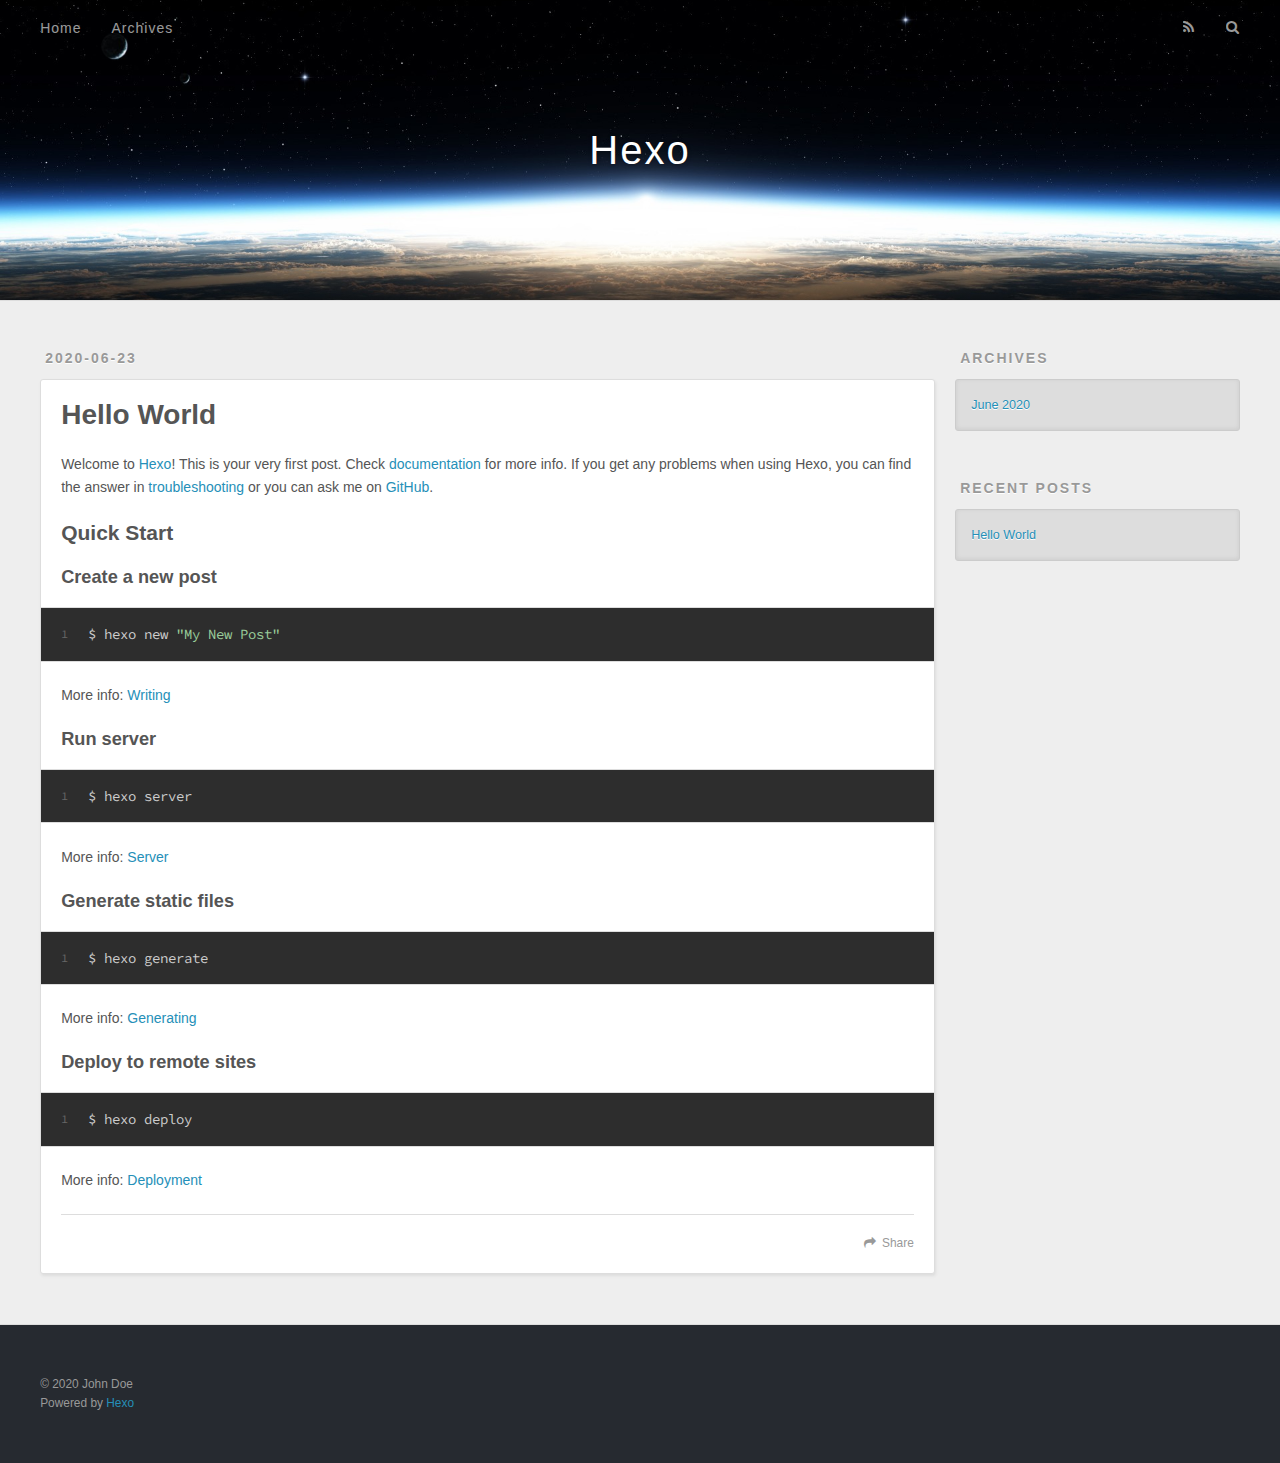
==== index.html @ 2098b584 "Site updated: 2020-06-23 11:14:37" ====
<!DOCTYPE html>
<html>
<head>
  <meta charset="utf-8">
  

  
  <title>Hexo</title>
  <meta name="viewport" content="width=device-width, initial-scale=1, maximum-scale=1">
  <meta property="og:type" content="website">
<meta property="og:title" content="Hexo">
<meta property="og:url" content="http://yoursite.com/index.html">
<meta property="og:site_name" content="Hexo">
<meta property="og:locale" content="en_US">
<meta property="article:author" content="John Doe">
<meta name="twitter:card" content="summary">
  
    <link rel="alternate" href="/atom.xml" title="Hexo" type="application/atom+xml">
  
  
    <link rel="icon" href="/favicon.png">
  
  
    <link href="//fonts.googleapis.com/css?family=Source+Code+Pro" rel="stylesheet" type="text/css">
  
  
<link rel="stylesheet" href="/css/style.css">

<meta name="generator" content="Hexo 4.2.1"></head>

<body>
  <div id="container">
    <div id="wrap">
      <header id="header">
  <div id="banner"></div>
  <div id="header-outer" class="outer">
    <div id="header-title" class="inner">
      <h1 id="logo-wrap">
        <a href="/" id="logo">Hexo</a>
      </h1>
      
    </div>
    <div id="header-inner" class="inner">
      <nav id="main-nav">
        <a id="main-nav-toggle" class="nav-icon"></a>
        
          <a class="main-nav-link" href="/">Home</a>
        
          <a class="main-nav-link" href="/archives">Archives</a>
        
      </nav>
      <nav id="sub-nav">
        
          <a id="nav-rss-link" class="nav-icon" href="/atom.xml" title="RSS Feed"></a>
        
        <a id="nav-search-btn" class="nav-icon" title="Search"></a>
      </nav>
      <div id="search-form-wrap">
        <form action="//google.com/search" method="get" accept-charset="UTF-8" class="search-form"><input type="search" name="q" class="search-form-input" placeholder="Search"><button type="submit" class="search-form-submit">&#xF002;</button><input type="hidden" name="sitesearch" value="http://yoursite.com"></form>
      </div>
    </div>
  </div>
</header>
      <div class="outer">
        <section id="main">
  
    <article id="post-hello-world" class="article article-type-post" itemscope itemprop="blogPost">
  <div class="article-meta">
    <a href="/2020/06/23/hello-world/" class="article-date">
  <time datetime="2020-06-23T03:01:48.785Z" itemprop="datePublished">2020-06-23</time>
</a>
    
  </div>
  <div class="article-inner">
    
    
      <header class="article-header">
        
  
    <h1 itemprop="name">
      <a class="article-title" href="/2020/06/23/hello-world/">Hello World</a>
    </h1>
  

      </header>
    
    <div class="article-entry" itemprop="articleBody">
      
        <p>Welcome to <a href="https://hexo.io/" target="_blank" rel="noopener">Hexo</a>! This is your very first post. Check <a href="https://hexo.io/docs/" target="_blank" rel="noopener">documentation</a> for more info. If you get any problems when using Hexo, you can find the answer in <a href="https://hexo.io/docs/troubleshooting.html" target="_blank" rel="noopener">troubleshooting</a> or you can ask me on <a href="https://github.com/hexojs/hexo/issues" target="_blank" rel="noopener">GitHub</a>.</p>
<h2 id="Quick-Start"><a href="#Quick-Start" class="headerlink" title="Quick Start"></a>Quick Start</h2><h3 id="Create-a-new-post"><a href="#Create-a-new-post" class="headerlink" title="Create a new post"></a>Create a new post</h3><figure class="highlight bash"><table><tr><td class="gutter"><pre><span class="line">1</span><br></pre></td><td class="code"><pre><span class="line">$ hexo new <span class="string">"My New Post"</span></span><br></pre></td></tr></table></figure>

<p>More info: <a href="https://hexo.io/docs/writing.html" target="_blank" rel="noopener">Writing</a></p>
<h3 id="Run-server"><a href="#Run-server" class="headerlink" title="Run server"></a>Run server</h3><figure class="highlight bash"><table><tr><td class="gutter"><pre><span class="line">1</span><br></pre></td><td class="code"><pre><span class="line">$ hexo server</span><br></pre></td></tr></table></figure>

<p>More info: <a href="https://hexo.io/docs/server.html" target="_blank" rel="noopener">Server</a></p>
<h3 id="Generate-static-files"><a href="#Generate-static-files" class="headerlink" title="Generate static files"></a>Generate static files</h3><figure class="highlight bash"><table><tr><td class="gutter"><pre><span class="line">1</span><br></pre></td><td class="code"><pre><span class="line">$ hexo generate</span><br></pre></td></tr></table></figure>

<p>More info: <a href="https://hexo.io/docs/generating.html" target="_blank" rel="noopener">Generating</a></p>
<h3 id="Deploy-to-remote-sites"><a href="#Deploy-to-remote-sites" class="headerlink" title="Deploy to remote sites"></a>Deploy to remote sites</h3><figure class="highlight bash"><table><tr><td class="gutter"><pre><span class="line">1</span><br></pre></td><td class="code"><pre><span class="line">$ hexo deploy</span><br></pre></td></tr></table></figure>

<p>More info: <a href="https://hexo.io/docs/one-command-deployment.html" target="_blank" rel="noopener">Deployment</a></p>

      
    </div>
    <footer class="article-footer">
      <a data-url="http://yoursite.com/2020/06/23/hello-world/" data-id="ckbrch7xt00007svy9wfj7vsj" class="article-share-link">Share</a>
      
      
    </footer>
  </div>
  
</article>


  


</section>
        
          <aside id="sidebar">
  
    

  
    

  
    
  
    
  <div class="widget-wrap">
    <h3 class="widget-title">Archives</h3>
    <div class="widget">
      <ul class="archive-list"><li class="archive-list-item"><a class="archive-list-link" href="/archives/2020/06/">June 2020</a></li></ul>
    </div>
  </div>


  
    
  <div class="widget-wrap">
    <h3 class="widget-title">Recent Posts</h3>
    <div class="widget">
      <ul>
        
          <li>
            <a href="/2020/06/23/hello-world/">Hello World</a>
          </li>
        
      </ul>
    </div>
  </div>

  
</aside>
        
      </div>
      <footer id="footer">
  
  <div class="outer">
    <div id="footer-info" class="inner">
      &copy; 2020 John Doe<br>
      Powered by <a href="http://hexo.io/" target="_blank">Hexo</a>
    </div>
  </div>
</footer>
    </div>
    <nav id="mobile-nav">
  
    <a href="/" class="mobile-nav-link">Home</a>
  
    <a href="/archives" class="mobile-nav-link">Archives</a>
  
</nav>
    

<script src="//ajax.googleapis.com/ajax/libs/jquery/2.0.3/jquery.min.js"></script>


  
<link rel="stylesheet" href="/fancybox/jquery.fancybox.css">

  
<script src="/fancybox/jquery.fancybox.pack.js"></script>




<script src="/js/script.js"></script>




  </div>
</body>
</html>
---- css/style.css ----
body {
  width: 100%;
}
body:before,
body:after {
  content: "";
  display: table;
}
body:after {
  clear: both;
}
html,
body,
div,
span,
applet,
object,
iframe,
h1,
h2,
h3,
h4,
h5,
h6,
p,
blockquote,
pre,
a,
abbr,
acronym,
address,
big,
cite,
code,
del,
dfn,
em,
img,
ins,
kbd,
q,
s,
samp,
small,
strike,
strong,
sub,
sup,
tt,
var,
dl,
dt,
dd,
ol,
ul,
li,
fieldset,
form,
label,
legend,
table,
caption,
tbody,
tfoot,
thead,
tr,
th,
td {
  margin: 0;
  padding: 0;
  border: 0;
  outline: 0;
  font-weight: inherit;
  font-style: inherit;
  font-family: inherit;
  font-size: 100%;
  vertical-align: baseline;
}
body {
  line-height: 1;
  color: #000;
  background: #fff;
}
ol,
ul {
  list-style: none;
}
table {
  border-collapse: separate;
  border-spacing: 0;
  vertical-align: middle;
}
caption,
th,
td {
  text-align: left;
  font-weight: normal;
  vertical-align: middle;
}
a img {
  border: none;
}
input,
button {
  margin: 0;
  padding: 0;
}
input::-moz-focus-inner,
button::-moz-focus-inner {
  border: 0;
  padding: 0;
}
@font-face {
  font-family: FontAwesome;
  font-style: normal;
  font-weight: normal;
  src: url("fonts/fontawesome-webfont.eot?v=#4.0.3");
  src: url("fonts/fontawesome-webfont.eot?#iefix&v=#4.0.3") format("embedded-opentype"), url("fonts/fontawesome-webfont.woff?v=#4.0.3") format("woff"), url("fonts/fontawesome-webfont.ttf?v=#4.0.3") format("truetype"), url("fonts/fontawesome-webfont.svg#fontawesomeregular?v=#4.0.3") format("svg");
}
html,
body,
#container {
  height: 100%;
}
body {
  background: #eee;
  font: 14px -apple-system, BlinkMacSystemFont, "Segoe UI", "Roboto", "Oxygen", "Ubuntu", "Cantarell", "Fira Sans", "Droid Sans", "Helvetica Neue", sans-serif;
  -webkit-text-size-adjust: 100%;
}
.outer {
  max-width: 1220px;
  margin: 0 auto;
  padding: 0 20px;
}
.outer:before,
.outer:after {
  content: "";
  display: table;
}
.outer:after {
  clear: both;
}
.inner {
  display: inline;
  float: left;
  width: 98.33333333333333%;
  margin: 0 0.833333333333333%;
}
.left,
.alignleft {
  float: left;
}
.right,
.alignright {
  float: right;
}
.clear {
  clear: both;
}
#container {
  position: relative;
}
.mobile-nav-on {
  overflow: hidden;
}
#wrap {
  height: 100%;
  width: 100%;
  position: absolute;
  top: 0;
  left: 0;
  -webkit-transition: 0.2s ease-out;
  -moz-transition: 0.2s ease-out;
  -ms-transition: 0.2s ease-out;
  transition: 0.2s ease-out;
  z-index: 1;
  background: #eee;
}
.mobile-nav-on #wrap {
  left: 280px;
}
@media screen and (min-width: 768px) {
  #main {
    display: inline;
    float: left;
    width: 73.33333333333333%;
    margin: 0 0.833333333333333%;
  }
}
.article-date,
.article-category-link,
.archive-year,
.widget-title {
  text-decoration: none;
  text-transform: uppercase;
  letter-spacing: 2px;
  color: #999;
  margin-bottom: 1em;
  margin-left: 5px;
  line-height: 1em;
  text-shadow: 0 1px #fff;
  font-weight: bold;
}
.article-inner,
.archive-article-inner {
  background: #fff;
  -webkit-box-shadow: 1px 2px 3px #ddd;
  box-shadow: 1px 2px 3px #ddd;
  border: 1px solid #ddd;
  border-radius: 3px;
}
.article-entry h1,
.widget h1 {
  font-size: 2em;
}
.article-entry h2,
.widget h2 {
  font-size: 1.5em;
}
.article-entry h3,
.widget h3 {
  font-size: 1.3em;
}
.article-entry h4,
.widget h4 {
  font-size: 1.2em;
}
.article-entry h5,
.widget h5 {
  font-size: 1em;
}
.article-entry h6,
.widget h6 {
  font-size: 1em;
  color: #999;
}
.article-entry hr,
.widget hr {
  border: 1px dashed #ddd;
}
.article-entry strong,
.widget strong {
  font-weight: bold;
}
.article-entry em,
.widget em,
.article-entry cite,
.widget cite {
  font-style: italic;
}
.article-entry sup,
.widget sup,
.article-entry sub,
.widget sub {
  font-size: 0.75em;
  line-height: 0;
  position: relative;
  vertical-align: baseline;
}
.article-entry sup,
.widget sup {
  top: -0.5em;
}
.article-entry sub,
.widget sub {
  bottom: -0.2em;
}
.article-entry small,
.widget small {
  font-size: 0.85em;
}
.article-entry acronym,
.widget acronym,
.article-entry abbr,
.widget abbr {
  border-bottom: 1px dotted;
}
.article-entry ul,
.widget ul,
.article-entry ol,
.widget ol,
.article-entry dl,
.widget dl {
  margin: 0 20px;
  line-height: 1.6em;
}
.article-entry ul ul,
.widget ul ul,
.article-entry ol ul,
.widget ol ul,
.article-entry ul ol,
.widget ul ol,
.article-entry ol ol,
.widget ol ol {
  margin-top: 0;
  margin-bottom: 0;
}
.article-entry ul,
.widget ul {
  list-style: disc;
}
.article-entry ol,
.widget ol {
  list-style: decimal;
}
.article-entry dt,
.widget dt {
  font-weight: bold;
}
#header {
  height: 300px;
  position: relative;
  border-bottom: 1px solid #ddd;
}
#header:before,
#header:after {
  content: "";
  position: absolute;
  left: 0;
  right: 0;
  height: 40px;
}
#header:before {
  top: 0;
  background: -webkit-linear-gradient(rgba(0,0,0,0.2), transparent);
  background: -moz-linear-gradient(rgba(0,0,0,0.2), transparent);
  background: -ms-linear-gradient(rgba(0,0,0,0.2), transparent);
  background: linear-gradient(rgba(0,0,0,0.2), transparent);
}
#header:after {
  bottom: 0;
  background: -webkit-linear-gradient(transparent, rgba(0,0,0,0.2));
  background: -moz-linear-gradient(transparent, rgba(0,0,0,0.2));
  background: -ms-linear-gradient(transparent, rgba(0,0,0,0.2));
  background: linear-gradient(transparent, rgba(0,0,0,0.2));
}
#header-outer {
  height: 100%;
  position: relative;
}
#header-inner {
  position: relative;
  overflow: hidden;
}
#banner {
  position: absolute;
  top: 0;
  left: 0;
  width: 100%;
  height: 100%;
  background: url("images/banner.jpg") center #000;
  -webkit-background-size: cover;
  -moz-background-size: cover;
  background-size: cover;
  z-index: -1;
}
#header-title {
  text-align: center;
  height: 40px;
  position: absolute;
  top: 50%;
  left: 0;
  margin-top: -20px;
}
#logo,
#subtitle {
  text-decoration: none;
  color: #fff;
  font-weight: 300;
  text-shadow: 0 1px 4px rgba(0,0,0,0.3);
}
#logo {
  font-size: 40px;
  line-height: 40px;
  letter-spacing: 2px;
}
#subtitle {
  font-size: 16px;
  line-height: 16px;
  letter-spacing: 1px;
}
#subtitle-wrap {
  margin-top: 16px;
}
#main-nav {
  float: left;
  margin-left: -15px;
}
.nav-icon,
.main-nav-link {
  float: left;
  color: #fff;
  opacity: 0.6;
  text-decoration: none;
  text-shadow: 0 1px rgba(0,0,0,0.2);
  -webkit-transition: opacity 0.2s;
  -moz-transition: opacity 0.2s;
  -ms-transition: opacity 0.2s;
  transition: opacity 0.2s;
  display: block;
  padding: 20px 15px;
}
.nav-icon:hover,
.main-nav-link:hover {
  opacity: 1;
}
.nav-icon {
  font-family: FontAwesome;
  text-align: center;
  font-size: 14px;
  width: 14px;
  height: 14px;
  padding: 20px 15px;
  position: relative;
  cursor: pointer;
}
.main-nav-link {
  font-weight: 300;
  letter-spacing: 1px;
}
@media screen and (max-width: 479px) {
  .main-nav-link {
    display: none;
  }
}
#main-nav-toggle {
  display: none;
}
#main-nav-toggle:before {
  content: "\f0c9";
}
@media screen and (max-width: 479px) {
  #main-nav-toggle {
    display: block;
  }
}
#sub-nav {
  float: right;
  margin-right: -15px;
}
#nav-rss-link:before {
  content: "\f09e";
}
#nav-search-btn:before {
  content: "\f002";
}
#search-form-wrap {
  position: absolute;
  top: 15px;
  width: 150px;
  height: 30px;
  right: -150px;
  opacity: 0;
  -webkit-transition: 0.2s ease-out;
  -moz-transition: 0.2s ease-out;
  -ms-transition: 0.2s ease-out;
  transition: 0.2s ease-out;
}
#search-form-wrap.on {
  opacity: 1;
  right: 0;
}
@media screen and (max-width: 479px) {
  #search-form-wrap {
    width: 100%;
    right: -100%;
  }
}
.search-form {
  position: absolute;
  top: 0;
  left: 0;
  right: 0;
  background: #fff;
  padding: 5px 15px;
  border-radius: 15px;
  -webkit-box-shadow: 0 0 10px rgba(0,0,0,0.3);
  box-shadow: 0 0 10px rgba(0,0,0,0.3);
}
.search-form-input {
  border: none;
  background: none;
  color: #555;
  width: 100%;
  font: 13px -apple-system, BlinkMacSystemFont, "Segoe UI", "Roboto", "Oxygen", "Ubuntu", "Cantarell", "Fira Sans", "Droid Sans", "Helvetica Neue", sans-serif;
  outline: none;
}
.search-form-input::-webkit-search-results-decoration,
.search-form-input::-webkit-search-cancel-button {
  -webkit-appearance: none;
}
.search-form-submit {
  position: absolute;
  top: 50%;
  right: 10px;
  margin-top: -7px;
  font: 13px FontAwesome;
  border: none;
  background: none;
  color: #bbb;
  cursor: pointer;
}
.search-form-submit:hover,
.search-form-submit:focus {
  color: #777;
}
.article {
  margin: 50px 0;
}
.article-inner {
  overflow: hidden;
}
.article-meta:before,
.article-meta:after {
  content: "";
  display: table;
}
.article-meta:after {
  clear: both;
}
.article-date {
  float: left;
}
.article-category {
  float: left;
  line-height: 1em;
  color: #ccc;
  text-shadow: 0 1px #fff;
  margin-left: 8px;
}
.article-category:before {
  content: "\2022";
}
.article-category-link {
  margin: 0 12px 1em;
}
.article-header {
  padding: 20px 20px 0;
}
.article-title {
  text-decoration: none;
  font-size: 2em;
  font-weight: bold;
  color: #555;
  line-height: 1.1em;
  -webkit-transition: color 0.2s;
  -moz-transition: color 0.2s;
  -ms-transition: color 0.2s;
  transition: color 0.2s;
}
a.article-title:hover {
  color: #258fb8;
}
.article-entry {
  color: #555;
  padding: 0 20px;
}
.article-entry:before,
.article-entry:after {
  content: "";
  display: table;
}
.article-entry:after {
  clear: both;
}
.article-entry p,
.article-entry table {
  line-height: 1.6em;
  margin: 1.6em 0;
}
.article-entry h1,
.article-entry h2,
.article-entry h3,
.article-entry h4,
.article-entry h5,
.article-entry h6 {
  font-weight: bold;
}
.article-entry h1,
.article-entry h2,
.article-entry h3,
.article-entry h4,
.article-entry h5,
.article-entry h6 {
  line-height: 1.1em;
  margin: 1.1em 0;
}
.article-entry a {
  color: #258fb8;
  text-decoration: none;
}
.article-entry a:hover {
  text-decoration: underline;
}
.article-entry ul,
.article-entry ol,
.article-entry dl {
  margin-top: 1.6em;
  margin-bottom: 1.6em;
}
.article-entry img,
.article-entry video {
  max-width: 100%;
  height: auto;
  display: block;
  margin: auto;
}
.article-entry iframe {
  border: none;
}
.article-entry table {
  width: 100%;
  border-collapse: collapse;
  border-spacing: 0;
}
.article-entry th {
  font-weight: bold;
  border-bottom: 3px solid #ddd;
  padding-bottom: 0.5em;
}
.article-entry td {
  border-bottom: 1px solid #ddd;
  padding: 10px 0;
}
.article-entry blockquote {
  font-family: Georgia, "Times New Roman", serif;
  font-size: 1.4em;
  margin: 1.6em 20px;
  text-align: center;
}
.article-entry blockquote footer {
  font-size: 14px;
  margin: 1.6em 0;
  font-family: -apple-system, BlinkMacSystemFont, "Segoe UI", "Roboto", "Oxygen", "Ubuntu", "Cantarell", "Fira Sans", "Droid Sans", "Helvetica Neue", sans-serif;
}
.article-entry blockquote footer cite:before {
  content: "—";
  padding: 0 0.5em;
}
.article-entry .pullquote {
  text-align: left;
  width: 45%;
  margin: 0;
}
.article-entry .pullquote.left {
  margin-left: 0.5em;
  margin-right: 1em;
}
.article-entry .pullquote.right {
  margin-right: 0.5em;
  margin-left: 1em;
}
.article-entry .caption {
  color: #999;
  display: block;
  font-size: 0.9em;
  margin-top: 0.5em;
  position: relative;
  text-align: center;
}
.article-entry .video-container {
  position: relative;
  padding-top: 56.25%;
  height: 0;
  overflow: hidden;
}
.article-entry .video-container iframe,
.article-entry .video-container object,
.article-entry .video-container embed {
  position: absolute;
  top: 0;
  left: 0;
  width: 100%;
  height: 100%;
  margin-top: 0;
}
.article-more-link a {
  display: inline-block;
  line-height: 1em;
  padding: 6px 15px;
  border-radius: 15px;
  background: #eee;
  color: #999;
  text-shadow: 0 1px #fff;
  text-decoration: none;
}
.article-more-link a:hover {
  background: #258fb8;
  color: #fff;
  text-decoration: none;
  text-shadow: 0 1px #1e7293;
}
.article-footer {
  font-size: 0.85em;
  line-height: 1.6em;
  border-top: 1px solid #ddd;
  padding-top: 1.6em;
  margin: 0 20px 20px;
}
.article-footer:before,
.article-footer:after {
  content: "";
  display: table;
}
.article-footer:after {
  clear: both;
}
.article-footer a {
  color: #999;
  text-decoration: none;
}
.article-footer a:hover {
  color: #555;
}
.article-tag-list-item {
  float: left;
  margin-right: 10px;
}
.article-tag-list-link:before {
  content: "#";
}
.article-comment-link {
  float: right;
}
.article-comment-link:before {
  content: "\f075";
  font-family: FontAwesome;
  padding-right: 8px;
}
.article-share-link {
  cursor: pointer;
  float: right;
  margin-left: 20px;
}
.article-share-link:before {
  content: "\f064";
  font-family: FontAwesome;
  padding-right: 6px;
}
#article-nav {
  position: relative;
}
#article-nav:before,
#article-nav:after {
  content: "";
  display: table;
}
#article-nav:after {
  clear: both;
}
@media screen and (min-width: 768px) {
  #article-nav {
    margin: 50px 0;
  }
  #article-nav:before {
    width: 8px;
    height: 8px;
    position: absolute;
    top: 50%;
    left: 50%;
    margin-top: -4px;
    margin-left: -4px;
    content: "";
    border-radius: 50%;
    background: #ddd;
    -webkit-box-shadow: 0 1px 2px #fff;
    box-shadow: 0 1px 2px #fff;
  }
}
.article-nav-link-wrap {
  text-decoration: none;
  text-shadow: 0 1px #fff;
  color: #999;
  -webkit-box-sizing: border-box;
  -moz-box-sizing: border-box;
  box-sizing: border-box;
  margin-top: 50px;
  text-align: center;
  display: block;
}
.article-nav-link-wrap:hover {
  color: #555;
}
@media screen and (min-width: 768px) {
  .article-nav-link-wrap {
    width: 50%;
    margin-top: 0;
  }
}
@media screen and (min-width: 768px) {
  #article-nav-newer {
    float: left;
    text-align: right;
    padding-right: 20px;
  }
}
@media screen and (min-width: 768px) {
  #article-nav-older {
    float: right;
    text-align: left;
    padding-left: 20px;
  }
}
.article-nav-caption {
  text-transform: uppercase;
  letter-spacing: 2px;
  color: #ddd;
  line-height: 1em;
  font-weight: bold;
}
#article-nav-newer .article-nav-caption {
  margin-right: -2px;
}
.article-nav-title {
  font-size: 0.85em;
  line-height: 1.6em;
  margin-top: 0.5em;
}
.article-share-box {
  position: absolute;
  display: none;
  background: #fff;
  -webkit-box-shadow: 1px 2px 10px rgba(0,0,0,0.2);
  box-shadow: 1px 2px 10px rgba(0,0,0,0.2);
  border-radius: 3px;
  margin-left: -145px;
  overflow: hidden;
  z-index: 1;
}
.article-share-box.on {
  display: block;
}
.article-share-input {
  width: 100%;
  background: none;
  -webkit-box-sizing: border-box;
  -moz-box-sizing: border-box;
  box-sizing: border-box;
  font: 14px -apple-system, BlinkMacSystemFont, "Segoe UI", "Roboto", "Oxygen", "Ubuntu", "Cantarell", "Fira Sans", "Droid Sans", "Helvetica Neue", sans-serif;
  padding: 0 15px;
  color: #555;
  outline: none;
  border: 1px solid #ddd;
  border-radius: 3px 3px 0 0;
  height: 36px;
  line-height: 36px;
}
.article-share-links {
  background: #eee;
}
.article-share-links:before,
.article-share-links:after {
  content: "";
  display: table;
}
.article-share-links:after {
  clear: both;
}
.article-share-twitter,
.article-share-facebook,
.article-share-pinterest,
.article-share-google {
  width: 50px;
  height: 36px;
  display: block;
  float: left;
  position: relative;
  color: #999;
  text-shadow: 0 1px #fff;
}
.article-share-twitter:before,
.article-share-facebook:before,
.article-share-pinterest:before,
.article-share-google:before {
  font-size: 20px;
  font-family: FontAwesome;
  width: 20px;
  height: 20px;
  position: absolute;
  top: 50%;
  left: 50%;
  margin-top: -10px;
  margin-left: -10px;
  text-align: center;
}
.article-share-twitter:hover,
.article-share-facebook:hover,
.article-share-pinterest:hover,
.article-share-google:hover {
  color: #fff;
}
.article-share-twitter:before {
  content: "\f099";
}
.article-share-twitter:hover {
  background: #00aced;
  text-shadow: 0 1px #008abe;
}
.article-share-facebook:before {
  content: "\f09a";
}
.article-share-facebook:hover {
  background: #3b5998;
  text-shadow: 0 1px #2f477a;
}
.article-share-pinterest:before {
  content: "\f0d2";
}
.article-share-pinterest:hover {
  background: #cb2027;
  text-shadow: 0 1px #a21a1f;
}
.article-share-google:before {
  content: "\f0d5";
}
.article-share-google:hover {
  background: #dd4b39;
  text-shadow: 0 1px #be3221;
}
.article-gallery {
  background: #000;
  position: relative;
}
.article-gallery-photos {
  position: relative;
  overflow: hidden;
}
.article-gallery-img {
  display: none;
  max-width: 100%;
}
.article-gallery-img:first-child {
  display: block;
}
.article-gallery-img.loaded {
  position: absolute;
  display: block;
}
.article-gallery-img img {
  display: block;
  max-width: 100%;
  margin: 0 auto;
}
#comments {
  background: #fff;
  -webkit-box-shadow: 1px 2px 3px #ddd;
  box-shadow: 1px 2px 3px #ddd;
  padding: 20px;
  border: 1px solid #ddd;
  border-radius: 3px;
  margin: 50px 0;
}
#comments a {
  color: #258fb8;
}
.archives-wrap {
  margin: 50px 0;
}
.archives:before,
.archives:after {
  content: "";
  display: table;
}
.archives:after {
  clear: both;
}
.archive-year-wrap {
  margin-bottom: 1em;
}
.archives {
  -webkit-column-gap: 10px;
  -moz-column-gap: 10px;
  column-gap: 10px;
}
@media screen and (min-width: 480px) and (max-width: 767px) {
  .archives {
    -webkit-column-count: 2;
    -moz-column-count: 2;
    column-count: 2;
  }
}
@media screen and (min-width: 768px) {
  .archives {
    -webkit-column-count: 3;
    -moz-column-count: 3;
    column-count: 3;
  }
}
.archive-article {
  -webkit-column-break-inside: avoid;
  page-break-inside: avoid;
  overflow: hidden;
  break-inside: avoid-column;
}
.archive-article-inner {
  padding: 10px;
  margin-bottom: 15px;
}
.archive-article-title {
  text-decoration: none;
  font-weight: bold;
  color: #555;
  -webkit-transition: color 0.2s;
  -moz-transition: color 0.2s;
  -ms-transition: color 0.2s;
  transition: color 0.2s;
  line-height: 1.6em;
}
.archive-article-title:hover {
  color: #258fb8;
}
.archive-article-footer {
  margin-top: 1em;
}
.archive-article-date {
  color: #999;
  text-decoration: none;
  font-size: 0.85em;
  line-height: 1em;
  margin-bottom: 0.5em;
  display: block;
}
#page-nav {
  margin: 50px auto;
  background: #fff;
  -webkit-box-shadow: 1px 2px 3px #ddd;
  box-shadow: 1px 2px 3px #ddd;
  border: 1px solid #ddd;
  border-radius: 3px;
  text-align: center;
  color: #999;
  overflow: hidden;
}
#page-nav:before,
#page-nav:after {
  content: "";
  display: table;
}
#page-nav:after {
  clear: both;
}
#page-nav a,
#page-nav span {
  padding: 10px 20px;
  line-height: 1;
  height: 2ex;
}
#page-nav a {
  color: #999;
  text-decoration: none;
}
#page-nav a:hover {
  background: #999;
  color: #fff;
}
#page-nav .prev {
  float: left;
}
#page-nav .next {
  float: right;
}
#page-nav .page-number {
  display: inline-block;
}
@media screen and (max-width: 479px) {
  #page-nav .page-number {
    display: none;
  }
}
#page-nav .current {
  color: #555;
  font-weight: bold;
}
#page-nav .space {
  color: #ddd;
}
#footer {
  background: #262a30;
  padding: 50px 0;
  border-top: 1px solid #ddd;
  color: #999;
}
#footer a {
  color: #258fb8;
  text-decoration: none;
}
#footer a:hover {
  text-decoration: underline;
}
#footer-info {
  line-height: 1.6em;
  font-size: 0.85em;
}
.article-entry pre,
.article-entry .highlight {
  background: #2d2d2d;
  margin: 0 -20px;
  padding: 15px 20px;
  border-style: solid;
  border-color: #ddd;
  border-width: 1px 0;
  overflow: auto;
  color: #ccc;
  line-height: 22.400000000000002px;
}
.article-entry .highlight .gutter pre,
.article-entry .gist .gist-file .gist-data .line-numbers {
  color: #666;
  font-size: 0.85em;
}
.article-entry pre,
.article-entry code {
  font-family: "Source Code Pro", Consolas, Monaco, Menlo, Consolas, monospace;
}
.article-entry code {
  background: #eee;
  text-shadow: 0 1px #fff;
  padding: 0 0.3em;
}
.article-entry pre code {
  background: none;
  text-shadow: none;
  padding: 0;
}
.article-entry .highlight pre {
  border: none;
  margin: 0;
  padding: 0;
}
.article-entry .highlight table {
  margin: 0;
  width: auto;
}
.article-entry .highlight td {
  border: none;
  padding: 0;
}
.article-entry .highlight figcaption {
  font-size: 0.85em;
  color: #999;
  line-height: 1em;
  margin-bottom: 1em;
}
.article-entry .highlight figcaption:before,
.article-entry .highlight figcaption:after {
  content: "";
  display: table;
}
.article-entry .highlight figcaption:after {
  clear: both;
}
.article-entry .highlight figcaption a {
  float: right;
}
.article-entry .highlight .gutter pre {
  text-align: right;
  padding-right: 20px;
}
.article-entry .highlight .line {
  height: 22.400000000000002px;
}
.article-entry .highlight .line.marked {
  background: #515151;
}
.article-entry .gist {
  margin: 0 -20px;
  border-style: solid;
  border-color: #ddd;
  border-width: 1px 0;
  background: #2d2d2d;
  padding: 15px 20px 15px 0;
}
.article-entry .gist .gist-file {
  border: none;
  font-family: "Source Code Pro", Consolas, Monaco, Menlo, Consolas, monospace;
  margin: 0;
}
.article-entry .gist .gist-file .gist-data {
  background: none;
  border: none;
}
.article-entry .gist .gist-file .gist-data .line-numbers {
  background: none;
  border: none;
  padding: 0 20px 0 0;
}
.article-entry .gist .gist-file .gist-data .line-data {
  padding: 0 !important;
}
.article-entry .gist .gist-file .highlight {
  margin: 0;
  padding: 0;
  border: none;
}
.article-entry .gist .gist-file .gist-meta {
  background: #2d2d2d;
  color: #999;
  font: 0.85em -apple-system, BlinkMacSystemFont, "Segoe UI", "Roboto", "Oxygen", "Ubuntu", "Cantarell", "Fira Sans", "Droid Sans", "Helvetica Neue", sans-serif;
  text-shadow: 0 0;
  padding: 0;
  margin-top: 1em;
  margin-left: 20px;
}
.article-entry .gist .gist-file .gist-meta a {
  color: #258fb8;
  font-weight: normal;
}
.article-entry .gist .gist-file .gist-meta a:hover {
  text-decoration: underline;
}
pre .comment,
pre .title {
  color: #999;
}
pre .variable,
pre .attribute,
pre .tag,
pre .regexp,
pre .ruby .constant,
pre .xml .tag .title,
pre .xml .pi,
pre .xml .doctype,
pre .html .doctype,
pre .css .id,
pre .css .class,
pre .css .pseudo {
  color: #f2777a;
}
pre .number,
pre .preprocessor,
pre .built_in,
pre .literal,
pre .params,
pre .constant {
  color: #f99157;
}
pre .class,
pre .ruby .class .title,
pre .css .rules .attribute {
  color: #9c9;
}
pre .string,
pre .value,
pre .inheritance,
pre .header,
pre .ruby .symbol,
pre .xml .cdata {
  color: #9c9;
}
pre .css .hexcolor {
  color: #6cc;
}
pre .function,
pre .python .decorator,
pre .python .title,
pre .ruby .function .title,
pre .ruby .title .keyword,
pre .perl .sub,
pre .javascript .title,
pre .coffeescript .title {
  color: #69c;
}
pre .keyword,
pre .javascript .function {
  color: #c9c;
}
@media screen and (max-width: 479px) {
  #mobile-nav {
    position: absolute;
    top: 0;
    left: 0;
    width: 280px;
    height: 100%;
    background: #191919;
    border-right: 1px solid #fff;
  }
}
@media screen and (max-width: 479px) {
  .mobile-nav-link {
    display: block;
    color: #999;
    text-decoration: none;
    padding: 15px 20px;
    font-weight: bold;
  }
  .mobile-nav-link:hover {
    color: #fff;
  }
}
@media screen and (min-width: 768px) {
  #sidebar {
    display: inline;
    float: left;
    width: 23.333333333333332%;
    margin: 0 0.833333333333333%;
  }
}
.widget-wrap {
  margin: 50px 0;
}
.widget {
  color: #777;
  text-shadow: 0 1px #fff;
  background: #ddd;
  -webkit-box-shadow: 0 -1px 4px #ccc inset;
  box-shadow: 0 -1px 4px #ccc inset;
  border: 1px solid #ccc;
  padding: 15px;
  border-radius: 3px;
}
.widget a {
  color: #258fb8;
  text-decoration: none;
}
.widget a:hover {
  text-decoration: underline;
}
.widget ul ul,
.widget ol ul,
.widget dl ul,
.widget ul ol,
.widget ol ol,
.widget dl ol,
.widget ul dl,
.widget ol dl,
.widget dl dl {
  margin-left: 15px;
  list-style: disc;
}
.widget {
  line-height: 1.6em;
  word-wrap: break-word;
  font-size: 0.9em;
}
.widget ul,
.widget ol {
  list-style: none;
  margin: 0;
}
.widget ul ul,
.widget ol ul,
.widget ul ol,
.widget ol ol {
  margin: 0 20px;
}
.widget ul ul,
.widget ol ul {
  list-style: disc;
}
.widget ul ol,
.widget ol ol {
  list-style: decimal;
}
.category-list-count,
.tag-list-count,
.archive-list-count {
  padding-left: 5px;
  color: #999;
  font-size: 0.85em;
}
.category-list-count:before,
.tag-list-count:before,
.archive-list-count:before {
  content: "(";
}
.category-list-count:after,
.tag-list-count:after,
.archive-list-count:after {
  content: ")";
}
.tagcloud a {
  margin-right: 5px;
  display: inline-block;
}
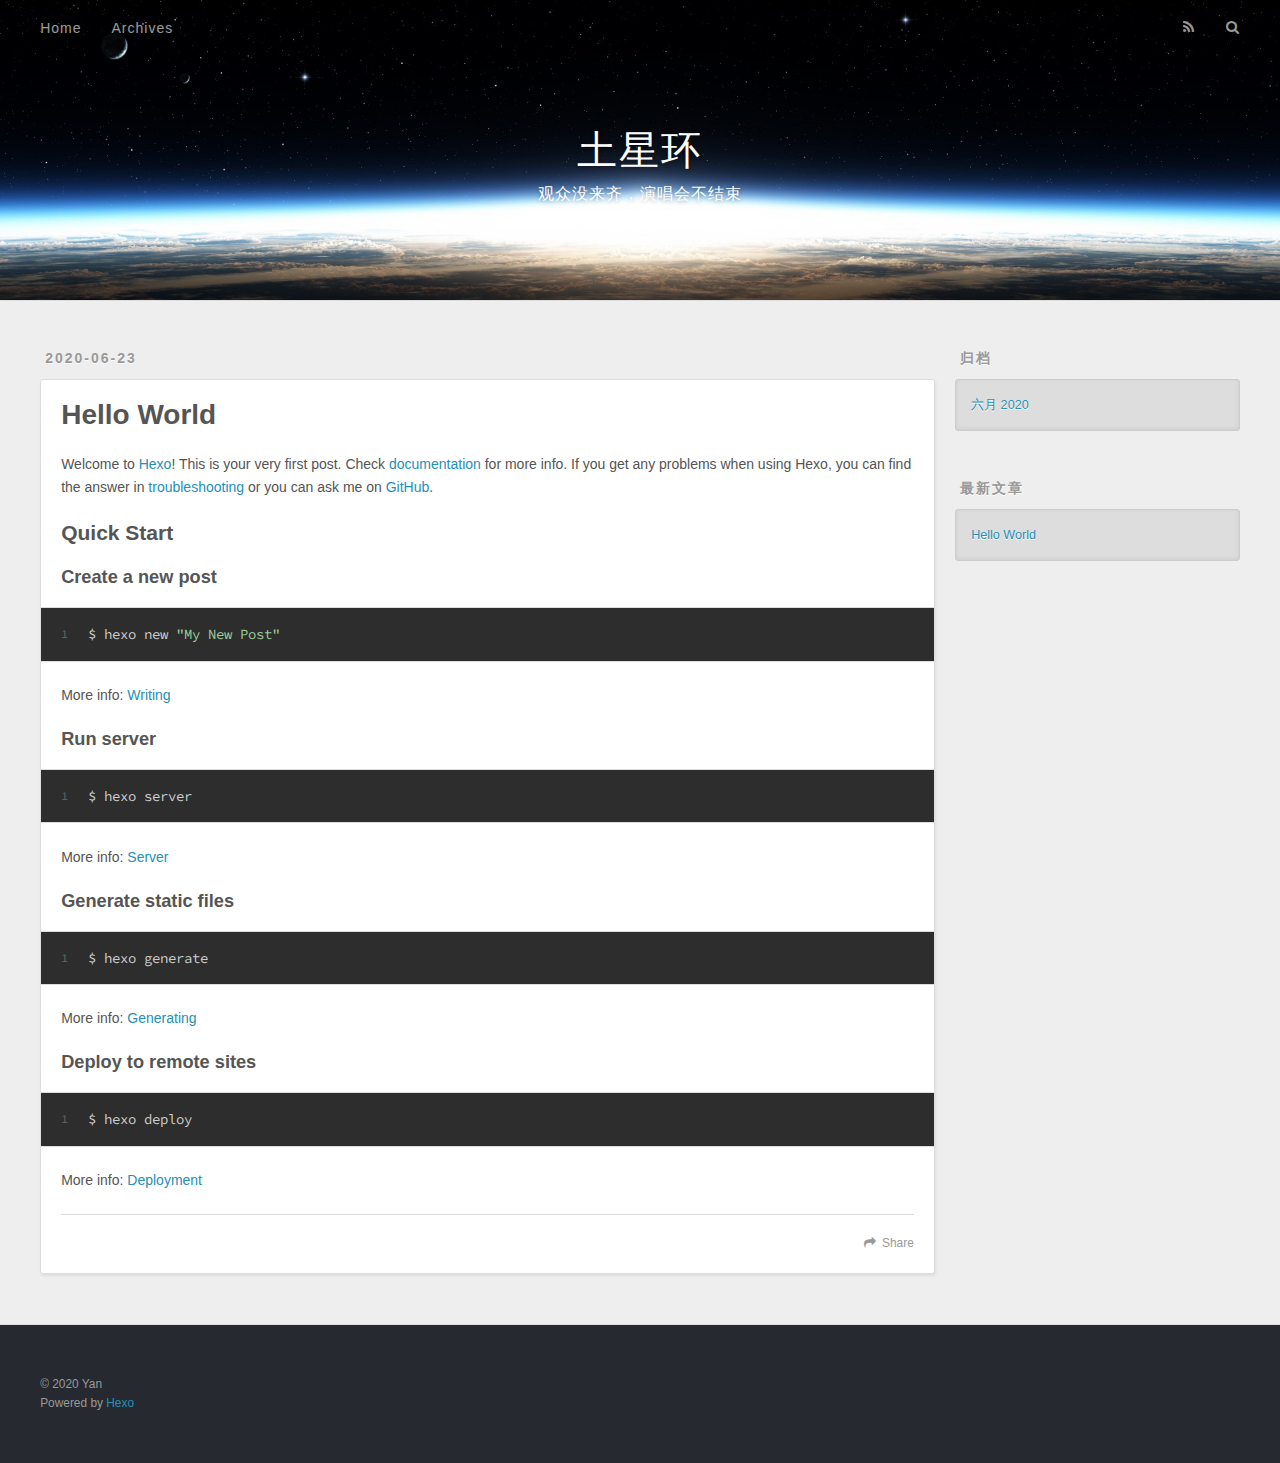
==== commit 07bd119a: "Site updated: 2020-06-23 11:27:29" ====
--- a/index.html
+++ b/index.html
@@ -5,17 +5,17 @@
   
 
   
-  <title>Hexo</title>
+  <title>土星环</title>
   <meta name="viewport" content="width=device-width, initial-scale=1, maximum-scale=1">
   <meta property="og:type" content="website">
-<meta property="og:title" content="Hexo">
+<meta property="og:title" content="土星环">
 <meta property="og:url" content="http://yoursite.com/index.html">
-<meta property="og:site_name" content="Hexo">
-<meta property="og:locale" content="en_US">
-<meta property="article:author" content="John Doe">
+<meta property="og:site_name" content="土星环">
+<meta property="og:locale" content="zh_CN">
+<meta property="article:author" content="Yan">
 <meta name="twitter:card" content="summary">
   
-    <link rel="alternate" href="/atom.xml" title="Hexo" type="application/atom+xml">
+    <link rel="alternate" href="/atom.xml" title="土星环" type="application/atom+xml">
   
   
     <link rel="icon" href="/favicon.png">
@@ -36,8 +36,12 @@
   <div id="header-outer" class="outer">
     <div id="header-title" class="inner">
       <h1 id="logo-wrap">
-        <a href="/" id="logo">Hexo</a>
+        <a href="/" id="logo">土星环</a>
       </h1>
+      
+        <h2 id="subtitle-wrap">
+          <a href="/" id="subtitle">观众没来齐，演唱会不结束</a>
+        </h2>
       
     </div>
     <div id="header-inner" class="inner">
@@ -53,7 +57,7 @@
         
           <a id="nav-rss-link" class="nav-icon" href="/atom.xml" title="RSS Feed"></a>
         
-        <a id="nav-search-btn" class="nav-icon" title="Search"></a>
+        <a id="nav-search-btn" class="nav-icon" title="搜索"></a>
       </nav>
       <div id="search-form-wrap">
         <form action="//google.com/search" method="get" accept-charset="UTF-8" class="search-form"><input type="search" name="q" class="search-form-input" placeholder="Search"><button type="submit" class="search-form-submit">&#xF002;</button><input type="hidden" name="sitesearch" value="http://yoursite.com"></form>
@@ -103,7 +107,7 @@
       
     </div>
     <footer class="article-footer">
-      <a data-url="http://yoursite.com/2020/06/23/hello-world/" data-id="ckbrch7xt00007svy9wfj7vsj" class="article-share-link">Share</a>
+      <a data-url="http://yoursite.com/2020/06/23/hello-world/" data-id="ckbrdbk4z00005gvyd8lm0qnz" class="article-share-link">Share</a>
       
       
     </footer>
@@ -129,9 +133,9 @@
   
     
   <div class="widget-wrap">
-    <h3 class="widget-title">Archives</h3>
+    <h3 class="widget-title">归档</h3>
     <div class="widget">
-      <ul class="archive-list"><li class="archive-list-item"><a class="archive-list-link" href="/archives/2020/06/">June 2020</a></li></ul>
+      <ul class="archive-list"><li class="archive-list-item"><a class="archive-list-link" href="/archives/2020/06/">六月 2020</a></li></ul>
     </div>
   </div>
 
@@ -139,7 +143,7 @@
   
     
   <div class="widget-wrap">
-    <h3 class="widget-title">Recent Posts</h3>
+    <h3 class="widget-title">最新文章</h3>
     <div class="widget">
       <ul>
         
@@ -159,7 +163,7 @@
   
   <div class="outer">
     <div id="footer-info" class="inner">
-      &copy; 2020 John Doe<br>
+      &copy; 2020 Yan<br>
       Powered by <a href="http://hexo.io/" target="_blank">Hexo</a>
     </div>
   </div>
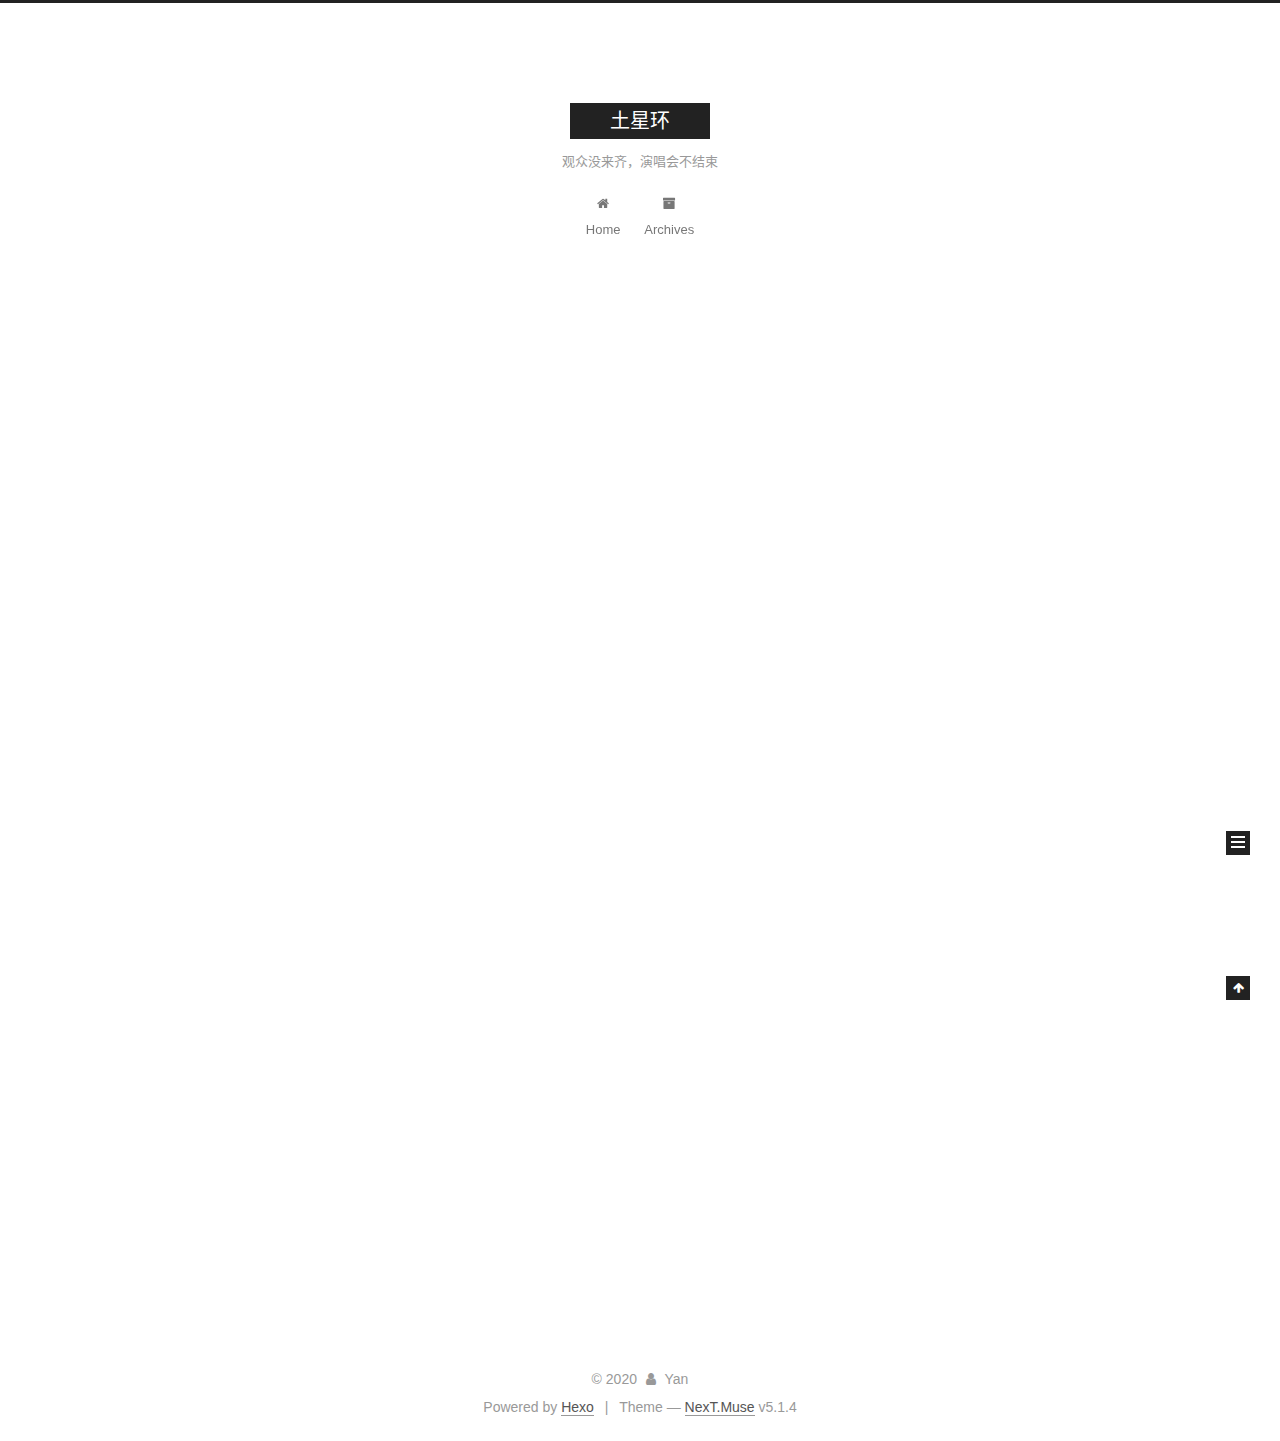
==== commit a6b96d1f: "Site updated: 2020-06-23 11:35:27" ====
--- a/index.html
+++ b/index.html
@@ -1,200 +1,620 @@
 <!DOCTYPE html>
-<html>
+
+
+
+  
+
+
+<html class="theme-next muse use-motion" lang="zh-CN">
 <head>
-  <meta charset="utf-8">
-  
-
-  
-  <title>土星环</title>
-  <meta name="viewport" content="width=device-width, initial-scale=1, maximum-scale=1">
-  <meta property="og:type" content="website">
+  <meta charset="UTF-8"/>
+<meta http-equiv="X-UA-Compatible" content="IE=edge" />
+<meta name="viewport" content="width=device-width, initial-scale=1, maximum-scale=1"/>
+<meta name="theme-color" content="#222">
+
+
+
+
+
+
+
+
+
+<meta http-equiv="Cache-Control" content="no-transform" />
+<meta http-equiv="Cache-Control" content="no-siteapp" />
+
+
+
+
+
+
+
+
+
+
+
+
+
+
+
+
+  
+  
+  <link href="/lib/fancybox/source/jquery.fancybox.css?v=2.1.5" rel="stylesheet" type="text/css" />
+
+
+
+
+
+
+
+<link href="/lib/font-awesome/css/font-awesome.min.css?v=4.6.2" rel="stylesheet" type="text/css" />
+
+<link href="/css/main.css?v=5.1.4" rel="stylesheet" type="text/css" />
+
+
+  <link rel="apple-touch-icon" sizes="180x180" href="/images/apple-touch-icon-next.png?v=5.1.4">
+
+
+  <link rel="icon" type="image/png" sizes="32x32" href="/images/favicon-32x32-next.png?v=5.1.4">
+
+
+  <link rel="icon" type="image/png" sizes="16x16" href="/images/favicon-16x16-next.png?v=5.1.4">
+
+
+  <link rel="mask-icon" href="/images/logo.svg?v=5.1.4" color="#222">
+
+
+
+
+
+  <meta name="keywords" content="Hexo, NexT" />
+
+
+
+
+
+
+
+
+
+
+<meta property="og:type" content="website">
 <meta property="og:title" content="土星环">
 <meta property="og:url" content="http://yoursite.com/index.html">
 <meta property="og:site_name" content="土星环">
 <meta property="og:locale" content="zh_CN">
 <meta property="article:author" content="Yan">
 <meta name="twitter:card" content="summary">
-  
-    <link rel="alternate" href="/atom.xml" title="土星环" type="application/atom+xml">
-  
-  
-    <link rel="icon" href="/favicon.png">
-  
-  
-    <link href="//fonts.googleapis.com/css?family=Source+Code+Pro" rel="stylesheet" type="text/css">
-  
-  
-<link rel="stylesheet" href="/css/style.css">
+
+
+
+<script type="text/javascript" id="hexo.configurations">
+  var NexT = window.NexT || {};
+  var CONFIG = {
+    root: '/',
+    scheme: 'Muse',
+    version: '5.1.4',
+    sidebar: {"position":"left","display":"post","offset":12,"b2t":false,"scrollpercent":false,"onmobile":false},
+    fancybox: true,
+    tabs: true,
+    motion: {"enable":true,"async":false,"transition":{"post_block":"fadeIn","post_header":"slideDownIn","post_body":"slideDownIn","coll_header":"slideLeftIn","sidebar":"slideUpIn"}},
+    duoshuo: {
+      userId: '0',
+      author: 'Author'
+    },
+    algolia: {
+      applicationID: '',
+      apiKey: '',
+      indexName: '',
+      hits: {"per_page":10},
+      labels: {"input_placeholder":"Search for Posts","hits_empty":"We didn't find any results for the search: ${query}","hits_stats":"${hits} results found in ${time} ms"}
+    }
+  };
+</script>
+
+
+
+  <link rel="canonical" href="http://yoursite.com/"/>
+
+
+
+
+
+  <title>土星环</title>
+  
+
+
+
+
+
+
+
 
 <meta name="generator" content="Hexo 4.2.1"></head>
 
-<body>
-  <div id="container">
-    <div id="wrap">
-      <header id="header">
-  <div id="banner"></div>
-  <div id="header-outer" class="outer">
-    <div id="header-title" class="inner">
-      <h1 id="logo-wrap">
-        <a href="/" id="logo">土星环</a>
-      </h1>
-      
-        <h2 id="subtitle-wrap">
-          <a href="/" id="subtitle">观众没来齐，演唱会不结束</a>
-        </h2>
-      
+<body itemscope itemtype="http://schema.org/WebPage" lang="zh-CN">
+
+  
+  
+    
+  
+
+  <div class="container sidebar-position-left 
+  page-home">
+    <div class="headband"></div>
+
+    <header id="header" class="header" itemscope itemtype="http://schema.org/WPHeader">
+      <div class="header-inner"><div class="site-brand-wrapper">
+  <div class="site-meta ">
+    
+
+    <div class="custom-logo-site-title">
+      <a href="/"  class="brand" rel="start">
+        <span class="logo-line-before"><i></i></span>
+        <span class="site-title">土星环</span>
+        <span class="logo-line-after"><i></i></span>
+      </a>
     </div>
-    <div id="header-inner" class="inner">
-      <nav id="main-nav">
-        <a id="main-nav-toggle" class="nav-icon"></a>
-        
-          <a class="main-nav-link" href="/">Home</a>
-        
-          <a class="main-nav-link" href="/archives">Archives</a>
-        
-      </nav>
-      <nav id="sub-nav">
-        
-          <a id="nav-rss-link" class="nav-icon" href="/atom.xml" title="RSS Feed"></a>
-        
-        <a id="nav-search-btn" class="nav-icon" title="搜索"></a>
-      </nav>
-      <div id="search-form-wrap">
-        <form action="//google.com/search" method="get" accept-charset="UTF-8" class="search-form"><input type="search" name="q" class="search-form-input" placeholder="Search"><button type="submit" class="search-form-submit">&#xF002;</button><input type="hidden" name="sitesearch" value="http://yoursite.com"></form>
-      </div>
+      
+        <p class="site-subtitle">观众没来齐，演唱会不结束</p>
+      
+  </div>
+
+  <div class="site-nav-toggle">
+    <button>
+      <span class="btn-bar"></span>
+      <span class="btn-bar"></span>
+      <span class="btn-bar"></span>
+    </button>
+  </div>
+</div>
+
+<nav class="site-nav">
+  
+
+  
+    <ul id="menu" class="menu">
+      
+        
+        <li class="menu-item menu-item-home">
+          <a href="/%20" rel="section">
+            
+              <i class="menu-item-icon fa fa-fw fa-home"></i> <br />
+            
+            Home
+          </a>
+        </li>
+      
+        
+        <li class="menu-item menu-item-archives">
+          <a href="/archives/%20" rel="section">
+            
+              <i class="menu-item-icon fa fa-fw fa-archive"></i> <br />
+            
+            Archives
+          </a>
+        </li>
+      
+
+      
+    </ul>
+  
+
+  
+</nav>
+
+
+
+ </div>
+    </header>
+
+    <main id="main" class="main">
+      <div class="main-inner">
+        <div class="content-wrap">
+          <div id="content" class="content">
+            
+  <section id="posts" class="posts-expand">
+    
+      
+
+  
+
+  
+  
+  
+
+  <article class="post post-type-normal" itemscope itemtype="http://schema.org/Article">
+  
+  
+  
+  <div class="post-block">
+    <link itemprop="mainEntityOfPage" href="http://yoursite.com/2020/06/23/hello-world/">
+
+    <span hidden itemprop="author" itemscope itemtype="http://schema.org/Person">
+      <meta itemprop="name" content="Yan">
+      <meta itemprop="description" content="">
+      <meta itemprop="image" content="/images/avatar.gif">
+    </span>
+
+    <span hidden itemprop="publisher" itemscope itemtype="http://schema.org/Organization">
+      <meta itemprop="name" content="土星环">
+    </span>
+
+    
+      <header class="post-header">
+
+        
+        
+          <h1 class="post-title" itemprop="name headline">
+                
+                <a class="post-title-link" href="/2020/06/23/hello-world/" itemprop="url">Hello World</a></h1>
+        
+
+        <div class="post-meta">
+          <span class="post-time">
+            
+              <span class="post-meta-item-icon">
+                <i class="fa fa-calendar-o"></i>
+              </span>
+              
+                <span class="post-meta-item-text">Posted on</span>
+              
+              <time title="Post created" itemprop="dateCreated datePublished" datetime="2020-06-23T11:01:48+08:00">
+                2020-06-23
+              </time>
+            
+
+            
+
+            
+          </span>
+
+          
+
+          
+            
+          
+
+          
+          
+
+          
+
+          
+
+          
+
+        </div>
+      </header>
+    
+
+    
+    
+    
+    <div class="post-body" itemprop="articleBody">
+
+      
+      
+
+      
+        
+          
+            <p>Welcome to <a href="https://hexo.io/" target="_blank" rel="noopener">Hexo</a>! This is your very first post. Check <a href="https://hexo.io/docs/" target="_blank" rel="noopener">documentation</a> for more info. If you get any problems when using Hexo, you can find the answer in <a href="https://hexo.io/docs/troubleshooting.html" target="_blank" rel="noopener">troubleshooting</a> or you can ask me on <a href="https://github.com/hexojs/hexo/issues" target="_blank" rel="noopener">GitHub</a>.</p>
+<h2 id="Quick-Start"><a href="#Quick-Start" class="headerlink" title="Quick Start"></a>Quick Start</h2><h3 id="Create-a-new-post"><a href="#Create-a-new-post" class="headerlink" title="Create a new post"></a>Create a new post</h3><figure class="highlight bash"><table><tr><td class="gutter"><pre><span class="line">1</span><br></pre></td><td class="code"><pre><span class="line">$ hexo new <span class="string">"My New Post"</span></span><br></pre></td></tr></table></figure>
+
+<p>More info: <a href="https://hexo.io/docs/writing.html" target="_blank" rel="noopener">Writing</a></p>
+<h3 id="Run-server"><a href="#Run-server" class="headerlink" title="Run server"></a>Run server</h3><figure class="highlight bash"><table><tr><td class="gutter"><pre><span class="line">1</span><br></pre></td><td class="code"><pre><span class="line">$ hexo server</span><br></pre></td></tr></table></figure>
+
+<p>More info: <a href="https://hexo.io/docs/server.html" target="_blank" rel="noopener">Server</a></p>
+<h3 id="Generate-static-files"><a href="#Generate-static-files" class="headerlink" title="Generate static files"></a>Generate static files</h3><figure class="highlight bash"><table><tr><td class="gutter"><pre><span class="line">1</span><br></pre></td><td class="code"><pre><span class="line">$ hexo generate</span><br></pre></td></tr></table></figure>
+
+<p>More info: <a href="https://hexo.io/docs/generating.html" target="_blank" rel="noopener">Generating</a></p>
+<h3 id="Deploy-to-remote-sites"><a href="#Deploy-to-remote-sites" class="headerlink" title="Deploy to remote sites"></a>Deploy to remote sites</h3><figure class="highlight bash"><table><tr><td class="gutter"><pre><span class="line">1</span><br></pre></td><td class="code"><pre><span class="line">$ hexo deploy</span><br></pre></td></tr></table></figure>
+
+<p>More info: <a href="https://hexo.io/docs/one-command-deployment.html" target="_blank" rel="noopener">Deployment</a></p>
+
+          
+        
+      
+    </div>
+    
+    
+    
+
+    
+
+    
+
+    
+
+    <footer class="post-footer">
+      
+
+      
+
+      
+
+      
+      
+        <div class="post-eof"></div>
+      
+    </footer>
+  </div>
+  
+  
+  
+  </article>
+
+
+    
+  </section>
+
+  
+
+
+          </div>
+          
+
+
+          
+
+        </div>
+        
+          
+  
+  <div class="sidebar-toggle">
+    <div class="sidebar-toggle-line-wrap">
+      <span class="sidebar-toggle-line sidebar-toggle-line-first"></span>
+      <span class="sidebar-toggle-line sidebar-toggle-line-middle"></span>
+      <span class="sidebar-toggle-line sidebar-toggle-line-last"></span>
     </div>
   </div>
-</header>
-      <div class="outer">
-        <section id="main">
-  
-    <article id="post-hello-world" class="article article-type-post" itemscope itemprop="blogPost">
-  <div class="article-meta">
-    <a href="/2020/06/23/hello-world/" class="article-date">
-  <time datetime="2020-06-23T03:01:48.785Z" itemprop="datePublished">2020-06-23</time>
-</a>
-    
+
+  <aside id="sidebar" class="sidebar">
+    
+    <div class="sidebar-inner">
+
+      
+
+      
+
+      <section class="site-overview-wrap sidebar-panel sidebar-panel-active">
+        <div class="site-overview">
+          <div class="site-author motion-element" itemprop="author" itemscope itemtype="http://schema.org/Person">
+            
+              <p class="site-author-name" itemprop="name">Yan</p>
+              <p class="site-description motion-element" itemprop="description"></p>
+          </div>
+
+          <nav class="site-state motion-element">
+
+            
+              <div class="site-state-item site-state-posts">
+              
+                <a href="/archives/%20%7C%7C%20archive">
+              
+                  <span class="site-state-item-count">1</span>
+                  <span class="site-state-item-name">posts</span>
+                </a>
+              </div>
+            
+
+            
+
+            
+
+          </nav>
+
+          
+
+          
+
+          
+          
+
+          
+          
+
+          
+
+        </div>
+      </section>
+
+      
+
+      
+
+    </div>
+  </aside>
+
+
+        
+      </div>
+    </main>
+
+    <footer id="footer" class="footer">
+      <div class="footer-inner">
+        <div class="copyright">&copy; <span itemprop="copyrightYear">2020</span>
+  <span class="with-love">
+    <i class="fa fa-user"></i>
+  </span>
+  <span class="author" itemprop="copyrightHolder">Yan</span>
+
+  
+</div>
+
+
+  <div class="powered-by">Powered by <a class="theme-link" target="_blank" href="https://hexo.io">Hexo</a></div>
+
+
+
+  <span class="post-meta-divider">|</span>
+
+
+
+  <div class="theme-info">Theme &mdash; <a class="theme-link" target="_blank" href="https://github.com/iissnan/hexo-theme-next">NexT.Muse</a> v5.1.4</div>
+
+
+
+
+        
+
+
+
+
+
+
+
+        
+      </div>
+    </footer>
+
+    
+      <div class="back-to-top">
+        <i class="fa fa-arrow-up"></i>
+        
+      </div>
+    
+
+    
+
   </div>
-  <div class="article-inner">
-    
-    
-      <header class="article-header">
-        
-  
-    <h1 itemprop="name">
-      <a class="article-title" href="/2020/06/23/hello-world/">Hello World</a>
-    </h1>
-  
-
-      </header>
-    
-    <div class="article-entry" itemprop="articleBody">
-      
-        <p>Welcome to <a href="https://hexo.io/" target="_blank" rel="noopener">Hexo</a>! This is your very first post. Check <a href="https://hexo.io/docs/" target="_blank" rel="noopener">documentation</a> for more info. If you get any problems when using Hexo, you can find the answer in <a href="https://hexo.io/docs/troubleshooting.html" target="_blank" rel="noopener">troubleshooting</a> or you can ask me on <a href="https://github.com/hexojs/hexo/issues" target="_blank" rel="noopener">GitHub</a>.</p>
-<h2 id="Quick-Start"><a href="#Quick-Start" class="headerlink" title="Quick Start"></a>Quick Start</h2><h3 id="Create-a-new-post"><a href="#Create-a-new-post" class="headerlink" title="Create a new post"></a>Create a new post</h3><figure class="highlight bash"><table><tr><td class="gutter"><pre><span class="line">1</span><br></pre></td><td class="code"><pre><span class="line">$ hexo new <span class="string">"My New Post"</span></span><br></pre></td></tr></table></figure>
-
-<p>More info: <a href="https://hexo.io/docs/writing.html" target="_blank" rel="noopener">Writing</a></p>
-<h3 id="Run-server"><a href="#Run-server" class="headerlink" title="Run server"></a>Run server</h3><figure class="highlight bash"><table><tr><td class="gutter"><pre><span class="line">1</span><br></pre></td><td class="code"><pre><span class="line">$ hexo server</span><br></pre></td></tr></table></figure>
-
-<p>More info: <a href="https://hexo.io/docs/server.html" target="_blank" rel="noopener">Server</a></p>
-<h3 id="Generate-static-files"><a href="#Generate-static-files" class="headerlink" title="Generate static files"></a>Generate static files</h3><figure class="highlight bash"><table><tr><td class="gutter"><pre><span class="line">1</span><br></pre></td><td class="code"><pre><span class="line">$ hexo generate</span><br></pre></td></tr></table></figure>
-
-<p>More info: <a href="https://hexo.io/docs/generating.html" target="_blank" rel="noopener">Generating</a></p>
-<h3 id="Deploy-to-remote-sites"><a href="#Deploy-to-remote-sites" class="headerlink" title="Deploy to remote sites"></a>Deploy to remote sites</h3><figure class="highlight bash"><table><tr><td class="gutter"><pre><span class="line">1</span><br></pre></td><td class="code"><pre><span class="line">$ hexo deploy</span><br></pre></td></tr></table></figure>
-
-<p>More info: <a href="https://hexo.io/docs/one-command-deployment.html" target="_blank" rel="noopener">Deployment</a></p>
-
-      
-    </div>
-    <footer class="article-footer">
-      <a data-url="http://yoursite.com/2020/06/23/hello-world/" data-id="ckbrdbk4z00005gvyd8lm0qnz" class="article-share-link">Share</a>
-      
-      
-    </footer>
-  </div>
-  
-</article>
-
-
-  
-
-
-</section>
-        
-          <aside id="sidebar">
-  
-    
-
-  
-    
-
-  
-    
-  
-    
-  <div class="widget-wrap">
-    <h3 class="widget-title">归档</h3>
-    <div class="widget">
-      <ul class="archive-list"><li class="archive-list-item"><a class="archive-list-link" href="/archives/2020/06/">六月 2020</a></li></ul>
-    </div>
-  </div>
-
-
-  
-    
-  <div class="widget-wrap">
-    <h3 class="widget-title">最新文章</h3>
-    <div class="widget">
-      <ul>
-        
-          <li>
-            <a href="/2020/06/23/hello-world/">Hello World</a>
-          </li>
-        
-      </ul>
-    </div>
-  </div>
-
-  
-</aside>
-        
-      </div>
-      <footer id="footer">
-  
-  <div class="outer">
-    <div id="footer-info" class="inner">
-      &copy; 2020 Yan<br>
-      Powered by <a href="http://hexo.io/" target="_blank">Hexo</a>
-    </div>
-  </div>
-</footer>
-    </div>
-    <nav id="mobile-nav">
-  
-    <a href="/" class="mobile-nav-link">Home</a>
-  
-    <a href="/archives" class="mobile-nav-link">Archives</a>
-  
-</nav>
-    
-
-<script src="//ajax.googleapis.com/ajax/libs/jquery/2.0.3/jquery.min.js"></script>
-
-
-  
-<link rel="stylesheet" href="/fancybox/jquery.fancybox.css">
-
-  
-<script src="/fancybox/jquery.fancybox.pack.js"></script>
-
-
-
-
-<script src="/js/script.js"></script>
-
-
-
-
-  </div>
+
+  
+
+<script type="text/javascript">
+  if (Object.prototype.toString.call(window.Promise) !== '[object Function]') {
+    window.Promise = null;
+  }
+</script>
+
+
+
+
+
+
+
+
+
+  
+
+
+
+
+
+
+
+
+
+
+
+
+  
+  
+    <script type="text/javascript" src="/lib/jquery/index.js?v=2.1.3"></script>
+  
+
+  
+  
+    <script type="text/javascript" src="/lib/fastclick/lib/fastclick.min.js?v=1.0.6"></script>
+  
+
+  
+  
+    <script type="text/javascript" src="/lib/jquery_lazyload/jquery.lazyload.js?v=1.9.7"></script>
+  
+
+  
+  
+    <script type="text/javascript" src="/lib/velocity/velocity.min.js?v=1.2.1"></script>
+  
+
+  
+  
+    <script type="text/javascript" src="/lib/velocity/velocity.ui.min.js?v=1.2.1"></script>
+  
+
+  
+  
+    <script type="text/javascript" src="/lib/fancybox/source/jquery.fancybox.pack.js?v=2.1.5"></script>
+  
+
+
+  
+
+
+  <script type="text/javascript" src="/js/src/utils.js?v=5.1.4"></script>
+
+  <script type="text/javascript" src="/js/src/motion.js?v=5.1.4"></script>
+
+
+
+  
+  
+
+  
+
+  
+
+
+  <script type="text/javascript" src="/js/src/bootstrap.js?v=5.1.4"></script>
+
+
+
+  
+
+
+  
+
+
+
+
+	
+
+
+
+
+
+  
+
+
+
+
+
+  
+
+
+
+
+
+
+
+
+
+
+
+
+  
+
+
+
+
+
+  
+
+  
+
+  
+
+  
+  
+
+  
+
+  
+
+  
+
 </body>
-</html>+</html>
--- a/css/main.css
+++ b/css/main.css
@@ -0,0 +1,2662 @@
+/* normalize.css v3.0.2 | MIT License | git.io/normalize */
+html {
+  font-family: sans-serif; /* 1 */
+  -ms-text-size-adjust: 100%; /* 2 */
+  -webkit-text-size-adjust: 100%; /* 2 */
+}
+body {
+  margin: 0;
+}
+article,
+aside,
+details,
+figcaption,
+figure,
+footer,
+header,
+hgroup,
+main,
+menu,
+nav,
+section,
+summary {
+  display: block;
+}
+audio,
+canvas,
+progress,
+video {
+  display: inline-block; /* 1 */
+  vertical-align: baseline; /* 2 */
+}
+audio:not([controls]) {
+  display: none;
+  height: 0;
+}
+[hidden],
+template {
+  display: none;
+}
+a {
+  background-color: transparent;
+}
+a:active,
+a:hover {
+  outline: 0;
+}
+abbr[title] {
+  border-bottom: 1px dotted;
+}
+b,
+strong {
+  font-weight: bold;
+}
+dfn {
+  font-style: italic;
+}
+h1 {
+  font-size: 2em;
+  margin: 0.67em 0;
+}
+mark {
+  background: #ff0;
+  color: #000;
+}
+small {
+  font-size: 80%;
+}
+sub,
+sup {
+  font-size: 75%;
+  line-height: 0;
+  position: relative;
+  vertical-align: baseline;
+}
+sup {
+  top: -0.5em;
+}
+sub {
+  bottom: -0.25em;
+}
+img {
+  border: 0;
+}
+svg:not(:root) {
+  overflow: hidden;
+}
+figure {
+  margin: 1em 40px;
+}
+hr {
+  -moz-box-sizing: content-box;
+  box-sizing: content-box;
+  height: 0;
+}
+pre {
+  overflow: auto;
+}
+code,
+kbd,
+pre,
+samp {
+  font-family: monospace, monospace;
+  font-size: 1em;
+}
+button,
+input,
+optgroup,
+select,
+textarea {
+  color: inherit; /* 1 */
+  font: inherit; /* 2 */
+  margin: 0; /* 3 */
+}
+button {
+  overflow: visible;
+}
+button,
+select {
+  text-transform: none;
+}
+button,
+html input[type="button"],
+input[type="reset"],
+input[type="submit"] {
+  -webkit-appearance: button; /* 2 */
+  cursor: pointer; /* 3 */
+}
+button[disabled],
+html input[disabled] {
+  cursor: default;
+}
+button::-moz-focus-inner,
+input::-moz-focus-inner {
+  border: 0;
+  padding: 0;
+}
+input {
+  line-height: normal;
+}
+input[type="checkbox"],
+input[type="radio"] {
+  box-sizing: border-box; /* 1 */
+  padding: 0; /* 2 */
+}
+input[type="number"]::-webkit-inner-spin-button,
+input[type="number"]::-webkit-outer-spin-button {
+  height: auto;
+}
+input[type="search"] {
+  -webkit-appearance: textfield; /* 1 */
+  -moz-box-sizing: content-box;
+  -webkit-box-sizing: content-box; /* 2 */
+  box-sizing: content-box;
+}
+input[type="search"]::-webkit-search-cancel-button,
+input[type="search"]::-webkit-search-decoration {
+  -webkit-appearance: none;
+}
+fieldset {
+  border: 1px solid #c0c0c0;
+  margin: 0 2px;
+  padding: 0.35em 0.625em 0.75em;
+}
+legend {
+  border: 0; /* 1 */
+  padding: 0; /* 2 */
+}
+textarea {
+  overflow: auto;
+}
+optgroup {
+  font-weight: bold;
+}
+table {
+  border-collapse: collapse;
+  border-spacing: 0;
+}
+td,
+th {
+  padding: 0;
+}
+::selection {
+  background: #262a30;
+  color: #fff;
+}
+body {
+  position: relative;
+  font-family: 'Lato', "PingFang SC", "Microsoft YaHei", sans-serif;
+  font-size: 14px;
+  line-height: 2;
+  color: #555;
+  background: #fff;
+}
+@media (max-width: 767px) {
+  body {
+    padding-right: 0 !important;
+  }
+}
+@media (min-width: 768px) and (max-width: 991px) {
+  body {
+    padding-right: 0 !important;
+  }
+}
+@media (min-width: 1600px) {
+  body {
+    font-size: 16px;
+  }
+}
+h1,
+h2,
+h3,
+h4,
+h5,
+h6 {
+  margin: 0;
+  padding: 0;
+  font-weight: bold;
+  line-height: 1.5;
+  font-family: 'Lato', "PingFang SC", "Microsoft YaHei", sans-serif;
+}
+h2,
+h3,
+h4,
+h5,
+h6 {
+  margin: 20px 0 15px;
+}
+h1 {
+  font-size: 22px;
+}
+@media (max-width: 767px) {
+  h1 {
+    font-size: 18px;
+  }
+}
+h2 {
+  font-size: 20px;
+}
+@media (max-width: 767px) {
+  h2 {
+    font-size: 16px;
+  }
+}
+h3 {
+  font-size: 18px;
+}
+@media (max-width: 767px) {
+  h3 {
+    font-size: 14px;
+  }
+}
+h4 {
+  font-size: 16px;
+}
+@media (max-width: 767px) {
+  h4 {
+    font-size: 12px;
+  }
+}
+h5 {
+  font-size: 14px;
+}
+@media (max-width: 767px) {
+  h5 {
+    font-size: 10px;
+  }
+}
+h6 {
+  font-size: 12px;
+}
+@media (max-width: 767px) {
+  h6 {
+    font-size: 8px;
+  }
+}
+p {
+  margin: 0 0 20px 0;
+}
+a {
+  color: #555;
+  text-decoration: none;
+  outline: none;
+  border-bottom: 1px solid #999;
+  word-wrap: break-word;
+}
+a:hover {
+  color: #222;
+  border-bottom-color: #222;
+}
+blockquote {
+  margin: 0;
+  padding: 0;
+}
+img {
+  display: block;
+  margin: auto;
+  max-width: 100%;
+  height: auto;
+}
+hr {
+  margin: 40px 0;
+  height: 3px;
+  border: none;
+  background-color: #ddd;
+  background-image: repeating-linear-gradient(-45deg, #fff, #fff 4px, transparent 4px, transparent 8px);
+}
+blockquote {
+  padding: 0 15px;
+  color: #666;
+  border-left: 4px solid #ddd;
+}
+blockquote cite::before {
+  content: "-";
+  padding: 0 5px;
+}
+dt {
+  font-weight: 700;
+}
+dd {
+  margin: 0;
+  padding: 0;
+}
+kbd {
+  border: 1px solid #ccc;
+  border-radius: 0.2em;
+  box-shadow: 0.1em 0.1em 0.2em rgba(0,0,0,0.1);
+  background-color: #f9f9f9;
+  font-family: inherit;
+  background-image: -webkit-linear-gradient(top, #eee, #fff, #eee);
+  padding: 0.1em 0.3em;
+  white-space: nowrap;
+}
+.text-left {
+  text-align: left;
+}
+.text-center {
+  text-align: center;
+}
+.text-right {
+  text-align: right;
+}
+.text-justify {
+  text-align: justify;
+}
+.text-nowrap {
+  white-space: nowrap;
+}
+.text-lowercase {
+  text-transform: lowercase;
+}
+.text-uppercase {
+  text-transform: uppercase;
+}
+.text-capitalize {
+  text-transform: capitalize;
+}
+.center-block {
+  display: block;
+  margin-left: auto;
+  margin-right: auto;
+}
+.clearfix:before,
+.clearfix:after {
+  content: " ";
+  display: table;
+}
+.clearfix:after {
+  clear: both;
+}
+.pullquote {
+  width: 45%;
+}
+.pullquote.left {
+  float: left;
+  margin-left: 5px;
+  margin-right: 10px;
+}
+.pullquote.right {
+  float: right;
+  margin-left: 10px;
+  margin-right: 5px;
+}
+.affix.affix.affix {
+  position: fixed;
+}
+.translation {
+  margin-top: -20px;
+  font-size: 14px;
+  color: #999;
+}
+.scrollbar-measure {
+  width: 100px;
+  height: 100px;
+  overflow: scroll;
+  position: absolute;
+  top: -9999px;
+}
+.use-motion .motion-element {
+  opacity: 0;
+}
+table {
+  margin: 20px 0;
+  width: 100%;
+  border-collapse: collapse;
+  border-spacing: 0;
+  border: 1px solid #ddd;
+  font-size: 14px;
+  table-layout: fixed;
+  word-wrap: break-all;
+}
+table>tbody>tr:nth-of-type(odd) {
+  background-color: #f9f9f9;
+}
+table>tbody>tr:hover {
+  background-color: #f5f5f5;
+}
+caption,
+th,
+td {
+  padding: 8px;
+  text-align: left;
+  vertical-align: middle;
+  font-weight: normal;
+}
+th,
+td {
+  border-bottom: 3px solid #ddd;
+  border-right: 1px solid #eee;
+}
+th {
+  padding-bottom: 10px;
+  font-weight: 700;
+}
+td {
+  border-bottom-width: 1px;
+}
+html,
+body {
+  height: 100%;
+}
+.container {
+  position: relative;
+  min-height: 100%;
+}
+.header-inner {
+  margin: 0 auto;
+  padding: 100px 0 70px;
+  width: 700px;
+}
+@media (min-width: 1600px) {
+  .container .header-inner {
+    width: 900px;
+  }
+}
+.main {
+  padding-bottom: 150px;
+}
+.main-inner {
+  margin: 0 auto;
+  width: 700px;
+}
+@media (min-width: 1600px) {
+  .container .main-inner {
+    width: 900px;
+  }
+}
+.footer {
+  position: absolute;
+  left: 0;
+  bottom: 0;
+  width: 100%;
+  min-height: 50px;
+}
+.footer-inner {
+  box-sizing: border-box;
+  margin: 20px auto;
+  width: 700px;
+}
+@media (min-width: 1600px) {
+  .container .footer-inner {
+    width: 900px;
+  }
+}
+pre,
+.highlight {
+  overflow: auto;
+  margin: 20px 0;
+  padding: 0;
+  font-size: 13px;
+  color: #4d4d4c;
+  background: #f7f7f7;
+  line-height: 1.6;
+}
+pre,
+code {
+  font-family: consolas, Menlo, "PingFang SC", "Microsoft YaHei", monospace;
+}
+code {
+  padding: 2px 4px;
+  word-wrap: break-word;
+  color: #555;
+  background: #eee;
+  border-radius: 3px;
+  font-size: 13px;
+}
+pre {
+  padding: 10px;
+}
+pre code {
+  padding: 0;
+  color: #4d4d4c;
+  background: none;
+  text-shadow: none;
+}
+.highlight {
+  border-radius: 1px;
+}
+.highlight pre {
+  border: none;
+  margin: 0;
+  padding: 10px 0;
+}
+.highlight table {
+  margin: 0;
+  width: auto;
+  border: none;
+}
+.highlight td {
+  border: none;
+  padding: 0;
+}
+.highlight figcaption {
+  font-size: 1em;
+  color: #4d4d4c;
+  line-height: 1em;
+  margin-bottom: 1em;
+}
+.highlight figcaption:before,
+.highlight figcaption:after {
+  content: " ";
+  display: table;
+}
+.highlight figcaption:after {
+  clear: both;
+}
+.highlight figcaption a {
+  float: right;
+  color: #4d4d4c;
+}
+.highlight figcaption a:hover {
+  border-bottom-color: #4d4d4c;
+}
+.highlight .gutter pre {
+  padding-left: 10px;
+  padding-right: 10px;
+  color: #869194;
+  text-align: right;
+  background-color: #eff2f3;
+}
+.highlight .code pre {
+  width: 100%;
+  padding-left: 10px;
+  padding-right: 10px;
+  background-color: #f7f7f7;
+}
+.highlight .line {
+  height: 20px;
+}
+.gutter {
+  -webkit-user-select: none;
+  -moz-user-select: none;
+  -ms-user-select: none;
+  user-select: none;
+}
+.gist table {
+  width: auto;
+}
+.gist table td {
+  border: none;
+}
+pre .deletion {
+  background: #fdd;
+}
+pre .addition {
+  background: #dfd;
+}
+pre .meta {
+  color: #8959a8;
+}
+pre .comment {
+  color: #8e908c;
+}
+pre .variable,
+pre .attribute,
+pre .tag,
+pre .regexp,
+pre .ruby .constant,
+pre .xml .tag .title,
+pre .xml .pi,
+pre .xml .doctype,
+pre .html .doctype,
+pre .css .id,
+pre .css .class,
+pre .css .pseudo {
+  color: #c82829;
+}
+pre .number,
+pre .preprocessor,
+pre .built_in,
+pre .literal,
+pre .params,
+pre .constant,
+pre .command {
+  color: #f5871f;
+}
+pre .ruby .class .title,
+pre .css .rules .attribute,
+pre .string,
+pre .value,
+pre .inheritance,
+pre .header,
+pre .ruby .symbol,
+pre .xml .cdata,
+pre .special,
+pre .number,
+pre .formula {
+  color: #718c00;
+}
+pre .title,
+pre .css .hexcolor {
+  color: #3e999f;
+}
+pre .function,
+pre .python .decorator,
+pre .python .title,
+pre .ruby .function .title,
+pre .ruby .title .keyword,
+pre .perl .sub,
+pre .javascript .title,
+pre .coffeescript .title {
+  color: #4271ae;
+}
+pre .keyword,
+pre .javascript .function {
+  color: #8959a8;
+}
+.full-image.full-image.full-image.full-image {
+  border: none;
+  max-width: 100%;
+  width: auto;
+  margin: 20px auto 25px;
+}
+@media (min-width: 992px) {
+  .full-image.full-image.full-image.full-image {
+    max-width: none;
+    width: 110%;
+    margin: 25px -5%;
+  }
+}
+.blockquote-center,
+.page-home .post-type-quote blockquote,
+.page-post-detail .post-type-quote blockquote {
+  position: relative;
+  margin: 40px 0;
+  padding: 0;
+  border-left: none;
+  text-align: center;
+}
+.blockquote-center::before,
+.page-home .post-type-quote blockquote::before,
+.page-post-detail .post-type-quote blockquote::before,
+.blockquote-center::after,
+.page-home .post-type-quote blockquote::after,
+.page-post-detail .post-type-quote blockquote::after {
+  position: absolute;
+  content: ' ';
+  display: block;
+  width: 100%;
+  height: 24px;
+  opacity: 0.2;
+  background-repeat: no-repeat;
+  background-position: 0 -6px;
+  background-size: 22px 22px;
+}
+.blockquote-center::before,
+.page-home .post-type-quote blockquote::before,
+.page-post-detail .post-type-quote blockquote::before {
+  top: -20px;
+  background-image: url("../images/quote-l.svg");
+  border-top: 1px solid #ccc;
+}
+.blockquote-center::after,
+.page-home .post-type-quote blockquote::after,
+.page-post-detail .post-type-quote blockquote::after {
+  bottom: -20px;
+  background-image: url("../images/quote-r.svg");
+  border-bottom: 1px solid #ccc;
+  background-position: 100% 8px;
+}
+.blockquote-center p,
+.page-home .post-type-quote blockquote p,
+.page-post-detail .post-type-quote blockquote p,
+.blockquote-center div,
+.page-home .post-type-quote blockquote div,
+.page-post-detail .post-type-quote blockquote div {
+  text-align: center;
+}
+.post .post-body .group-picture img {
+  box-sizing: border-box;
+  padding: 0 3px;
+  border: none;
+}
+.post .group-picture-row {
+  overflow: hidden;
+  margin-top: 6px;
+}
+.post .group-picture-row:first-child {
+  margin-top: 0;
+}
+.post .group-picture-column {
+  float: left;
+}
+.page-post-detail .post-body .group-picture-column {
+  float: none;
+  margin-top: 10px;
+  width: auto !important;
+}
+.page-post-detail .post-body .group-picture-column img {
+  margin: 0 auto;
+}
+.page-archive .group-picture-container {
+  overflow: hidden;
+}
+.page-archive .group-picture-row {
+  float: left;
+}
+.page-archive .group-picture-row:first-child {
+  margin-top: 6px;
+}
+.page-archive .group-picture-column {
+  max-width: 150px;
+  max-height: 150px;
+}
+.post-body .note {
+  position: relative;
+  padding: 15px;
+  margin-bottom: 20px;
+  border: 1px solid #eee;
+  border-left-width: 5px;
+  border-radius: 3px;
+}
+.post-body .note h2,
+.post-body .note h3,
+.post-body .note h4,
+.post-body .note h5,
+.post-body .note h6 {
+  margin-top: 0;
+  margin-bottom: 0;
+  border-bottom: initial;
+  padding-top: 0 !important;
+}
+.post-body .note p:first-child,
+.post-body .note ul:first-child,
+.post-body .note ol:first-child,
+.post-body .note table:first-child,
+.post-body .note pre:first-child,
+.post-body .note blockquote:first-child {
+  margin-top: 0;
+}
+.post-body .note p:last-child,
+.post-body .note ul:last-child,
+.post-body .note ol:last-child,
+.post-body .note table:last-child,
+.post-body .note pre:last-child,
+.post-body .note blockquote:last-child {
+  margin-bottom: 0;
+}
+.post-body .note.default {
+  border-left-color: #777;
+}
+.post-body .note.default h2,
+.post-body .note.default h3,
+.post-body .note.default h4,
+.post-body .note.default h5,
+.post-body .note.default h6 {
+  color: #777;
+}
+.post-body .note.primary {
+  border-left-color: #6f42c1;
+}
+.post-body .note.primary h2,
+.post-body .note.primary h3,
+.post-body .note.primary h4,
+.post-body .note.primary h5,
+.post-body .note.primary h6 {
+  color: #6f42c1;
+}
+.post-body .note.info {
+  border-left-color: #428bca;
+}
+.post-body .note.info h2,
+.post-body .note.info h3,
+.post-body .note.info h4,
+.post-body .note.info h5,
+.post-body .note.info h6 {
+  color: #428bca;
+}
+.post-body .note.success {
+  border-left-color: #5cb85c;
+}
+.post-body .note.success h2,
+.post-body .note.success h3,
+.post-body .note.success h4,
+.post-body .note.success h5,
+.post-body .note.success h6 {
+  color: #5cb85c;
+}
+.post-body .note.warning {
+  border-left-color: #f0ad4e;
+}
+.post-body .note.warning h2,
+.post-body .note.warning h3,
+.post-body .note.warning h4,
+.post-body .note.warning h5,
+.post-body .note.warning h6 {
+  color: #f0ad4e;
+}
+.post-body .note.danger {
+  border-left-color: #d9534f;
+}
+.post-body .note.danger h2,
+.post-body .note.danger h3,
+.post-body .note.danger h4,
+.post-body .note.danger h5,
+.post-body .note.danger h6 {
+  color: #d9534f;
+}
+.post-body .label {
+  display: inline;
+  padding: 0 2px;
+  white-space: nowrap;
+}
+.post-body .label.default {
+  background-color: #f0f0f0;
+}
+.post-body .label.primary {
+  background-color: #efe6f7;
+}
+.post-body .label.info {
+  background-color: #e5f2f8;
+}
+.post-body .label.success {
+  background-color: #e7f4e9;
+}
+.post-body .label.warning {
+  background-color: #fcf6e1;
+}
+.post-body .label.danger {
+  background-color: #fae8eb;
+}
+.post-body .tabs {
+  position: relative;
+  display: block;
+  margin-bottom: 20px;
+  padding-top: 10px;
+}
+.post-body .tabs ul.nav-tabs {
+  margin: 0;
+  padding: 0;
+  display: flex;
+  margin-bottom: -1px;
+}
+@media (max-width: 413px) {
+  .post-body .tabs ul.nav-tabs {
+    display: block;
+    margin-bottom: 5px;
+  }
+}
+.post-body .tabs ul.nav-tabs li.tab {
+  list-style-type: none !important;
+  margin: 0 0.25em 0 0;
+  border-top: 3px solid transparent;
+  border-left: 1px solid transparent;
+  border-right: 1px solid transparent;
+}
+@media (max-width: 413px) {
+  .post-body .tabs ul.nav-tabs li.tab {
+    margin: initial;
+    border-top: 1px solid transparent;
+    border-left: 3px solid transparent;
+    border-right: 1px solid transparent;
+    border-bottom: 1px solid transparent;
+  }
+}
+.post-body .tabs ul.nav-tabs li.tab a {
+  outline: 0;
+  border-bottom: initial;
+  display: block;
+  line-height: 1.8em;
+  padding: 0.25em 0.75em;
+  transition-duration: 0.2s;
+  transition-timing-function: ease-out;
+  transition-delay: 0s;
+}
+.post-body .tabs ul.nav-tabs li.tab a i {
+  width: 1.285714285714286em;
+}
+.post-body .tabs ul.nav-tabs li.tab.active {
+  border-top: 3px solid #fc6423;
+  border-left: 1px solid #ddd;
+  border-right: 1px solid #ddd;
+  background-color: #fff;
+}
+@media (max-width: 413px) {
+  .post-body .tabs ul.nav-tabs li.tab.active {
+    border-top: 1px solid #ddd;
+    border-left: 3px solid #fc6423;
+    border-right: 1px solid #ddd;
+    border-bottom: 1px solid #ddd;
+  }
+}
+.post-body .tabs ul.nav-tabs li.tab.active a {
+  cursor: default;
+  color: #555;
+}
+.post-body .tabs .tab-content {
+  background-color: #fff;
+}
+.post-body .tabs .tab-content .tab-pane {
+  border: 1px solid #ddd;
+  padding: 20px 20px 0 20px;
+}
+.post-body .tabs .tab-content .tab-pane:not(.active) {
+  display: none !important;
+}
+.post-body .tabs .tab-content .tab-pane.active {
+  display: block !important;
+}
+.btn {
+  display: inline-block;
+  padding: 0 20px;
+  font-size: 14px;
+  color: #fff;
+  background: #222;
+  border: 2px solid #222;
+  text-decoration: none;
+  border-radius: 0;
+  transition-property: background-color;
+  transition-duration: 0.2s;
+  transition-timing-function: ease-in-out;
+  transition-delay: 0s;
+  line-height: 2;
+}
+.btn:hover {
+  border-color: #222;
+  color: #222;
+  background: #fff;
+}
+.btn +.btn {
+  margin: 0 0 8px 8px;
+}
+.btn .fa-fw {
+  width: 1.285714285714286em;
+  text-align: left;
+}
+.btn-bar {
+  display: block;
+  width: 22px;
+  height: 2px;
+  background: #555;
+  border-radius: 1px;
+}
+.btn-bar+.btn-bar {
+  margin-top: 4px;
+}
+.pagination {
+  margin: 120px 0 40px;
+  text-align: center;
+  border-top: 1px solid #eee;
+}
+.page-number-basic,
+.pagination .prev,
+.pagination .next,
+.pagination .page-number,
+.pagination .space {
+  display: inline-block;
+  position: relative;
+  top: -1px;
+  margin: 0 10px;
+  padding: 0 11px;
+}
+@media (max-width: 767px) {
+  .page-number-basic,
+  .pagination .prev,
+  .pagination .next,
+  .pagination .page-number,
+  .pagination .space {
+    margin: 0 5px;
+  }
+}
+.pagination .prev,
+.pagination .next,
+.pagination .page-number {
+  border-bottom: 0;
+  border-top: 1px solid #eee;
+  transition-property: border-color;
+  transition-duration: 0.2s;
+  transition-timing-function: ease-in-out;
+  transition-delay: 0s;
+}
+.pagination .prev:hover,
+.pagination .next:hover,
+.pagination .page-number:hover {
+  border-top-color: #222;
+}
+.pagination .space {
+  padding: 0;
+  margin: 0;
+}
+.pagination .prev {
+  margin-left: 0;
+}
+.pagination .next {
+  margin-right: 0;
+}
+.pagination .page-number.current {
+  color: #fff;
+  background: #ccc;
+  border-top-color: #ccc;
+}
+@media (max-width: 767px) {
+  .pagination {
+    border-top: none;
+  }
+  .pagination .prev,
+  .pagination .next,
+  .pagination .page-number {
+    margin-bottom: 10px;
+    border-top: 0;
+    border-bottom: 1px solid #eee;
+    padding: 0 10px;
+  }
+  .pagination .prev:hover,
+  .pagination .next:hover,
+  .pagination .page-number:hover {
+    border-bottom-color: #222;
+  }
+}
+.comments {
+  margin: 60px 20px 0;
+}
+.tag-cloud {
+  text-align: center;
+}
+.tag-cloud a {
+  display: inline-block;
+  margin: 10px;
+}
+.back-to-top {
+  box-sizing: border-box;
+  position: fixed;
+  bottom: -100px;
+  right: 30px;
+  z-index: 1050;
+  padding: 0 6px;
+  width: 24px;
+  background: #222;
+  font-size: 12px;
+  opacity: 1;
+  color: #fff;
+  cursor: pointer;
+  text-align: center;
+  -webkit-transform: translateZ(0);
+  transition-property: bottom;
+  transition-duration: 0.2s;
+  transition-timing-function: ease-in-out;
+  transition-delay: 0s;
+}
+@media (min-width: 768px) and (max-width: 991px) {
+  .back-to-top {
+    display: none !important;
+  }
+}
+@media (max-width: 767px) {
+  .back-to-top {
+    display: none !important;
+  }
+}
+.back-to-top.back-to-top-on {
+  bottom: 19px;
+}
+.header {
+  background: transparent;
+}
+.header-inner {
+  position: relative;
+}
+.headband {
+  height: 3px;
+  background: #222;
+}
+.site-meta {
+  margin: 0;
+  text-align: center;
+}
+@media (max-width: 767px) {
+  .site-meta {
+    text-align: center;
+  }
+}
+.brand {
+  position: relative;
+  display: inline-block;
+  padding: 0 40px;
+  color: #fff;
+  background: #222;
+  border-bottom: none;
+}
+.brand:hover {
+  color: #fff;
+}
+.logo {
+  display: inline-block;
+  margin-right: 5px;
+  line-height: 36px;
+  vertical-align: top;
+}
+.site-title {
+  display: inline-block;
+  vertical-align: top;
+  line-height: 36px;
+  font-size: 20px;
+  font-weight: normal;
+  font-family: 'Lato', "PingFang SC", "Microsoft YaHei", sans-serif;
+}
+.site-subtitle {
+  margin-top: 10px;
+  font-size: 13px;
+  color: #999;
+}
+.use-motion .brand {
+  opacity: 0;
+}
+.use-motion .logo,
+.use-motion .site-title,
+.use-motion .site-subtitle {
+  opacity: 0;
+  position: relative;
+  top: -10px;
+}
+.site-nav-toggle {
+  display: none;
+  position: absolute;
+  top: 10px;
+  left: 10px;
+}
+@media (max-width: 767px) {
+  .site-nav-toggle {
+    display: block;
+  }
+}
+.site-nav-toggle button {
+  margin-top: 2px;
+  padding: 9px 10px;
+  background: transparent;
+  border: none;
+}
+@media (max-width: 767px) {
+  .site-nav {
+    display: none;
+    margin: 0 -10px;
+    padding: 0 10px;
+    clear: both;
+    border-top: 1px solid #ddd;
+  }
+}
+@media (min-width: 768px) and (max-width: 991px) {
+  .site-nav {
+    display: block !important;
+  }
+}
+@media (min-width: 992px) {
+  .site-nav {
+    display: block !important;
+  }
+}
+.menu {
+  margin-top: 20px;
+  padding-left: 0;
+  text-align: center;
+}
+.menu .menu-item {
+  display: inline-block;
+  margin: 0 10px;
+  list-style: none;
+}
+@media screen and (max-width: 767px) {
+  .menu .menu-item {
+    margin-top: 10px;
+  }
+}
+.menu .menu-item a {
+  display: block;
+  font-size: 13px;
+  line-height: inherit;
+  border-bottom: 1px solid transparent;
+  transition-property: border-color;
+  transition-duration: 0.2s;
+  transition-timing-function: ease-in-out;
+  transition-delay: 0s;
+}
+.menu .menu-item a:hover {
+  border-bottom-color: #222;
+}
+.menu .menu-item .fa {
+  margin-right: 5px;
+}
+.use-motion .menu-item {
+  opacity: 0;
+}
+.post-body {
+  font-family: 'Lato', "PingFang SC", "Microsoft YaHei", sans-serif;
+}
+@media (max-width: 767px) {
+  .post-body {
+    word-break: break-word;
+  }
+}
+.post-body .fancybox img {
+  display: block !important;
+  margin: 0 auto;
+  cursor: pointer;
+  cursor: zoom-in;
+  cursor: -webkit-zoom-in;
+}
+.post-body .image-caption,
+.post-body .figure .caption {
+  margin: -20px auto 15px;
+  text-align: center;
+  font-size: 14px;
+  color: #999;
+  font-weight: bold;
+  line-height: 1;
+}
+.post-sticky-flag {
+  display: inline-block;
+  font-size: 16px;
+  -ms-transform: rotate(30deg);
+  -webkit-transform: rotate(30deg);
+  -moz-transform: rotate(30deg);
+  -ms-transform: rotate(30deg);
+  -o-transform: rotate(30deg);
+  transform: rotate(30deg);
+}
+.use-motion .post-block,
+.use-motion .pagination,
+.use-motion .comments {
+  opacity: 0;
+}
+.use-motion .post-header {
+  opacity: 0;
+}
+.use-motion .post-body {
+  opacity: 0;
+}
+.use-motion .collection-title {
+  opacity: 0;
+}
+.posts-expand {
+  padding-top: 40px;
+}
+@media (max-width: 767px) {
+  .posts-expand {
+    margin: 0 20px;
+  }
+  .post-body pre .gutter pre {
+    padding-right: 10px;
+  }
+  .post-body .highlight {
+    margin-left: 0px;
+    margin-right: 0px;
+    padding: 0;
+  }
+  .post-body .highlight .gutter pre {
+    padding-right: 10px;
+  }
+}
+@media (min-width: 992px) {
+  .posts-expand .post-body {
+    text-align: justify;
+  }
+}
+.posts-expand .post-body h2,
+.posts-expand .post-body h3,
+.posts-expand .post-body h4,
+.posts-expand .post-body h5,
+.posts-expand .post-body h6 {
+  padding-top: 10px;
+}
+.posts-expand .post-body h2 .header-anchor,
+.posts-expand .post-body h3 .header-anchor,
+.posts-expand .post-body h4 .header-anchor,
+.posts-expand .post-body h5 .header-anchor,
+.posts-expand .post-body h6 .header-anchor {
+  float: right;
+  margin-left: 10px;
+  color: #ccc;
+  border-bottom-style: none;
+  visibility: hidden;
+}
+.posts-expand .post-body h2 .header-anchor:hover,
+.posts-expand .post-body h3 .header-anchor:hover,
+.posts-expand .post-body h4 .header-anchor:hover,
+.posts-expand .post-body h5 .header-anchor:hover,
+.posts-expand .post-body h6 .header-anchor:hover {
+  color: inherit;
+}
+.posts-expand .post-body h2:hover .header-anchor,
+.posts-expand .post-body h3:hover .header-anchor,
+.posts-expand .post-body h4:hover .header-anchor,
+.posts-expand .post-body h5:hover .header-anchor,
+.posts-expand .post-body h6:hover .header-anchor {
+  visibility: visible;
+}
+.posts-expand .post-body ul li {
+  list-style: circle;
+}
+.posts-expand .post-body img {
+  box-sizing: border-box;
+  margin: auto;
+  padding: 3px;
+  border: 1px solid #ddd;
+}
+.posts-expand .post-body .fancybox img {
+  margin: 0 auto 25px;
+}
+@media (max-width: 767px) {
+  .posts-collapse {
+    margin: 0 20px;
+  }
+  .posts-collapse .post-title,
+  .posts-collapse .post-meta {
+    display: block;
+    width: auto;
+    text-align: left;
+  }
+}
+.posts-collapse {
+  position: relative;
+  z-index: 1010;
+  margin-left: 55px;
+}
+.posts-collapse::after {
+  content: " ";
+  position: absolute;
+  top: 20px;
+  left: 0;
+  margin-left: -2px;
+  width: 4px;
+  height: 100%;
+  background: #f5f5f5;
+  z-index: -1;
+}
+@media (max-width: 767px) {
+  .posts-collapse {
+    margin: 0 20px;
+  }
+}
+.posts-collapse .collection-title {
+  position: relative;
+  margin: 60px 0;
+}
+.posts-collapse .collection-title h1,
+.posts-collapse .collection-title h2 {
+  margin-left: 20px;
+}
+.posts-collapse .collection-title small {
+  color: #bbb;
+  margin-left: 5px;
+}
+.posts-collapse .collection-title::before {
+  content: " ";
+  position: absolute;
+  left: 0;
+  top: 50%;
+  margin-left: -4px;
+  margin-top: -4px;
+  width: 8px;
+  height: 8px;
+  background: #bbb;
+  border-radius: 50%;
+}
+.posts-collapse .post {
+  margin: 30px 0;
+}
+.posts-collapse .post-header {
+  position: relative;
+  transition-duration: 0.2s;
+  transition-timing-function: ease-in-out;
+  transition-delay: 0s;
+  transition-property: border;
+  border-bottom: 1px dashed #ccc;
+}
+.posts-collapse .post-header::before {
+  content: " ";
+  position: absolute;
+  left: 0;
+  top: 12px;
+  width: 6px;
+  height: 6px;
+  margin-left: -4px;
+  background: #bbb;
+  border-radius: 50%;
+  border: 1px solid #fff;
+  transition-duration: 0.2s;
+  transition-timing-function: ease-in-out;
+  transition-delay: 0s;
+  transition-property: background;
+}
+.posts-collapse .post-header:hover {
+  border-bottom-color: #666;
+}
+.posts-collapse .post-header:hover::before {
+  background: #222;
+}
+.posts-collapse .post-meta {
+  position: absolute;
+  font-size: 12px;
+  left: 20px;
+  top: 5px;
+}
+.posts-collapse .post-comments-count {
+  display: none;
+}
+.posts-collapse .post-title {
+  margin-left: 60px;
+  font-size: 16px;
+  font-weight: normal;
+  line-height: inherit;
+}
+.posts-collapse .post-title::after {
+  margin-left: 3px;
+  opacity: 0.6;
+}
+.posts-collapse .post-title a {
+  color: #666;
+  border-bottom: none;
+}
+.page-home .post-type-quote .post-header,
+.page-post-detail .post-type-quote .post-header,
+.page-home .post-type-quote .post-tags,
+.page-post-detail .post-type-quote .post-tags {
+  display: none;
+}
+.posts-expand .post-title {
+  text-align: center;
+  word-break: break-word;
+  font-weight: 400;
+}
+.posts-expand .post-title-link {
+  display: inline-block;
+  position: relative;
+  color: #555;
+  border-bottom: none;
+  line-height: 1.2;
+  vertical-align: top;
+}
+.posts-expand .post-title-link::before {
+  content: "";
+  position: absolute;
+  width: 100%;
+  height: 2px;
+  bottom: 0;
+  left: 0;
+  background-color: #000;
+  visibility: hidden;
+  -webkit-transform: scaleX(0);
+  -moz-transform: scaleX(0);
+  -ms-transform: scaleX(0);
+  -o-transform: scaleX(0);
+  transform: scaleX(0);
+  transition-duration: 0.2s;
+  transition-timing-function: ease-in-out;
+  transition-delay: 0s;
+}
+.posts-expand .post-title-link:hover::before {
+  visibility: visible;
+  -webkit-transform: scaleX(1);
+  -moz-transform: scaleX(1);
+  -ms-transform: scaleX(1);
+  -o-transform: scaleX(1);
+  transform: scaleX(1);
+}
+.posts-expand .post-title-link .fa {
+  font-size: 16px;
+}
+.posts-expand .post-meta {
+  margin: 3px 0 60px 0;
+  color: #999;
+  font-family: 'Lato', "PingFang SC", "Microsoft YaHei", sans-serif;
+  font-size: 12px;
+  text-align: center;
+}
+.posts-expand .post-meta .post-category-list {
+  display: inline-block;
+  margin: 0;
+  padding: 3px;
+}
+.posts-expand .post-meta .post-category-list-link {
+  color: #999;
+}
+.posts-expand .post-meta .post-description {
+  font-size: 14px;
+  margin-top: 2px;
+}
+.post-meta-divider {
+  margin: 0 0.5em;
+}
+.post-meta-item-icon {
+  margin-right: 3px;
+}
+@media (min-width: 768px) and (max-width: 991px) {
+  .post-meta-item-icon {
+    display: inline-block;
+  }
+}
+@media (max-width: 767px) {
+  .post-meta-item-icon {
+    display: inline-block;
+  }
+}
+@media (min-width: 768px) and (max-width: 991px) {
+  .post-meta-item-text {
+    display: none;
+  }
+}
+@media (max-width: 767px) {
+  .post-meta-item-text {
+    display: none;
+  }
+}
+@media (max-width: 767px) {
+  .posts-expand .post-comments-count {
+    display: none;
+  }
+}
+.post-button {
+  margin-top: 40px;
+}
+.posts-expand .post-tags {
+  margin-top: 40px;
+  text-align: center;
+}
+.posts-expand .post-tags a {
+  display: inline-block;
+  margin-right: 10px;
+  font-size: 13px;
+}
+.post-nav {
+  display: table;
+  margin-top: 15px;
+  width: 100%;
+  border-top: 1px solid #eee;
+}
+.post-nav-divider {
+  display: table-cell;
+  width: 10%;
+}
+.post-nav-item {
+  display: table-cell;
+  padding: 10px 0 0 0;
+  width: 45%;
+  vertical-align: top;
+}
+.post-nav-item a {
+  position: relative;
+  display: block;
+  line-height: 25px;
+  font-size: 14px;
+  color: #555;
+  border-bottom: none;
+}
+.post-nav-item a:hover {
+  color: #222;
+  border-bottom: none;
+}
+.post-nav-item a:active {
+  top: 2px;
+}
+.post-nav-item .fa {
+  position: absolute;
+  top: 8px;
+  left: 0;
+  font-size: 12px;
+}
+.post-nav-next a {
+  padding-left: 15px;
+}
+.post-nav-prev {
+  text-align: right;
+}
+.post-nav-prev a {
+  padding-right: 15px;
+}
+.post-nav-prev .fa {
+  right: 0;
+  left: auto;
+}
+.posts-expand .post-eof {
+  display: block;
+  margin: 80px auto 60px;
+  width: 8%;
+  height: 1px;
+  background: #ccc;
+  text-align: center;
+}
+.post:last-child .post-eof.post-eof.post-eof {
+  display: none;
+}
+.post-gallery {
+  display: table;
+  table-layout: fixed;
+  width: 100%;
+  border-collapse: separate;
+}
+.post-gallery-row {
+  display: table-row;
+}
+.post-gallery .post-gallery-img {
+  display: table-cell;
+  text-align: center;
+  vertical-align: middle;
+  border: none;
+}
+.post-gallery .post-gallery-img img {
+  max-width: 100%;
+  max-height: 100%;
+  border: none;
+}
+.fancybox-close,
+.fancybox-close:hover {
+  border: none;
+}
+.rtl.post-body p,
+.rtl.post-body a,
+.rtl.post-body h1,
+.rtl.post-body h2,
+.rtl.post-body h3,
+.rtl.post-body h4,
+.rtl.post-body h5,
+.rtl.post-body h6,
+.rtl.post-body li,
+.rtl.post-body ul,
+.rtl.post-body ol {
+  direction: rtl;
+  font-family: UKIJ Ekran;
+}
+.rtl.post-title {
+  font-family: UKIJ Ekran;
+}
+.sidebar {
+  position: fixed;
+  right: 0;
+  top: 0;
+  bottom: 0;
+  width: 0;
+  z-index: 1040;
+  box-shadow: inset 0 2px 6px #000;
+  background: #222;
+  -webkit-transform: translateZ(0);
+}
+.sidebar a {
+  color: #999;
+  border-bottom-color: #555;
+}
+.sidebar a:hover {
+  color: #eee;
+}
+@media (min-width: 768px) and (max-width: 991px) {
+  .sidebar {
+    display: none !important;
+  }
+}
+@media (max-width: 767px) {
+  .sidebar {
+    display: none !important;
+  }
+}
+.sidebar-inner {
+  position: relative;
+  padding: 20px 10px;
+  color: #999;
+  text-align: center;
+}
+.site-overview-wrap {
+  overflow: hidden;
+}
+.site-overview {
+  overflow-y: auto;
+  overflow-x: hidden;
+}
+.sidebar-toggle {
+  position: fixed;
+  right: 30px;
+  bottom: 45px;
+  width: 14px;
+  height: 14px;
+  padding: 5px;
+  background: #222;
+  line-height: 0;
+  z-index: 1050;
+  cursor: pointer;
+  -webkit-transform: translateZ(0);
+}
+@media (min-width: 768px) and (max-width: 991px) {
+  .sidebar-toggle {
+    display: none !important;
+  }
+}
+@media (max-width: 767px) {
+  .sidebar-toggle {
+    display: none !important;
+  }
+}
+.sidebar-toggle-line {
+  position: relative;
+  display: inline-block;
+  vertical-align: top;
+  height: 2px;
+  width: 100%;
+  background: #fff;
+  margin-top: 3px;
+}
+.sidebar-toggle-line:first-child {
+  margin-top: 0;
+}
+.site-author-image {
+  display: block;
+  margin: 0 auto;
+  padding: 2px;
+  max-width: 96px;
+  height: auto;
+  border: 2px solid #333;
+}
+.site-author-name {
+  margin: 5px 0 0;
+  text-align: center;
+  color: #f5f5f5;
+  font-weight: normal;
+}
+.site-description {
+  margin-top: 5px;
+  text-align: center;
+  font-size: 14px;
+  color: #999;
+}
+.site-state {
+  overflow: hidden;
+  line-height: 1.4;
+  white-space: nowrap;
+  text-align: center;
+}
+.site-state-item {
+  display: inline-block;
+  padding: 0 15px;
+  border-left: 1px solid #333;
+}
+.site-state-item:first-child {
+  border-left: none;
+}
+.site-state-item a {
+  border-bottom: none;
+}
+.site-state-item-count {
+  display: block;
+  text-align: center;
+  color: inherit;
+  font-weight: 600;
+  font-size: 18px;
+}
+.site-state-item-name {
+  font-size: 13px;
+  color: inherit;
+}
+.feed-link {
+  margin-top: 20px;
+}
+.feed-link a {
+  display: inline-block;
+  padding: 0 15px;
+  color: #fc6423;
+  border: 1px solid #fc6423;
+  border-radius: 4px;
+}
+.feed-link a i {
+  color: #fc6423;
+  font-size: 14px;
+}
+.feed-link a:hover {
+  color: #fff;
+  background: #fc6423;
+}
+.feed-link a:hover i {
+  color: #fff;
+}
+.links-of-author {
+  margin-top: 20px;
+}
+.links-of-author a {
+  display: inline-block;
+  vertical-align: middle;
+  margin-right: 10px;
+  margin-bottom: 10px;
+  border-bottom-color: #555;
+  font-size: 13px;
+}
+.links-of-author a:before {
+  display: inline-block;
+  vertical-align: middle;
+  margin-right: 3px;
+  content: " ";
+  width: 4px;
+  height: 4px;
+  border-radius: 50%;
+  background: #ab1aff;
+}
+.links-of-blogroll {
+  font-size: 13px;
+}
+.links-of-blogroll-title {
+  margin-top: 20px;
+  font-size: 14px;
+  font-weight: 600;
+}
+.links-of-blogroll-list {
+  margin: 0;
+  padding: 0;
+  list-style: none;
+}
+.links-of-blogroll-item {
+  padding: 2px 10px;
+}
+.links-of-blogroll-item a {
+  max-width: 280px;
+  box-sizing: border-box;
+  display: inline-block;
+  overflow: hidden;
+  white-space: nowrap;
+  text-overflow: ellipsis;
+}
+.sidebar-nav {
+  margin: 0 0 20px;
+  padding-left: 0;
+}
+.sidebar-nav li {
+  display: inline-block;
+  cursor: pointer;
+  border-bottom: 1px solid transparent;
+  font-size: 14px;
+  color: #555;
+}
+.sidebar-nav li:hover {
+  color: #f5f5f5;
+}
+.page-post-detail .sidebar-nav-toc {
+  padding: 0 5px;
+}
+.page-post-detail .sidebar-nav-overview {
+  margin-left: 10px;
+}
+.sidebar-nav .sidebar-nav-active {
+  color: #87daff;
+  border-bottom-color: #87daff;
+}
+.sidebar-nav .sidebar-nav-active:hover {
+  color: #87daff;
+}
+.sidebar-panel {
+  display: none;
+}
+.sidebar-panel-active {
+  display: block;
+}
+.post-toc-empty {
+  font-size: 14px;
+  color: #666;
+}
+.post-toc-wrap {
+  overflow: hidden;
+}
+.post-toc {
+  overflow: auto;
+}
+.post-toc ol {
+  margin: 0;
+  padding: 0 2px 5px 10px;
+  text-align: left;
+  list-style: none;
+  font-size: 14px;
+}
+.post-toc ol > ol {
+  padding-left: 0;
+}
+.post-toc ol a {
+  transition-duration: 0.2s;
+  transition-timing-function: ease-in-out;
+  transition-delay: 0s;
+  transition-property: all;
+  color: #999;
+  border-bottom-color: #555;
+}
+.post-toc ol a:hover {
+  color: #ccc;
+  border-bottom-color: #ccc;
+}
+.post-toc .nav-item {
+  overflow: hidden;
+  text-overflow: ellipsis;
+  text-align: justify;
+  white-space: nowrap;
+  line-height: 1.8;
+}
+.post-toc .nav .nav-child {
+  display: none;
+}
+.post-toc .nav .active > .nav-child {
+  display: block;
+}
+.post-toc .nav .active-current > .nav-child {
+  display: block;
+}
+.post-toc .nav .active-current > .nav-child > .nav-item {
+  display: block;
+}
+.post-toc .nav .active > a {
+  color: #87daff;
+  border-bottom-color: #87daff;
+}
+.post-toc .nav .active-current > a {
+  color: #87daff;
+}
+.post-toc .nav .active-current > a:hover {
+  color: #87daff;
+}
+.footer {
+  font-size: 14px;
+  color: #999;
+}
+.footer img {
+  border: none;
+}
+.footer-inner {
+  text-align: center;
+}
+.with-love {
+  display: inline-block;
+  margin: 0 5px;
+}
+.powered-by,
+.theme-info {
+  display: inline-block;
+}
+.cc-license {
+  margin-top: 10px;
+  text-align: center;
+}
+.cc-license .cc-opacity {
+  opacity: 0.7;
+  border-bottom: none;
+}
+.cc-license .cc-opacity:hover {
+  opacity: 0.9;
+}
+.cc-license img {
+  display: inline-block;
+}
+.theme-next #ds-thread #ds-reset {
+  color: #555;
+}
+.theme-next #ds-thread #ds-reset .ds-replybox {
+  margin-bottom: 30px;
+}
+.theme-next #ds-thread #ds-reset .ds-replybox .ds-avatar,
+.theme-next #ds-reset .ds-avatar img {
+  box-shadow: none;
+}
+.theme-next #ds-thread #ds-reset .ds-textarea-wrapper {
+  border-color: #c7d4e1;
+  background: none;
+  border-top-right-radius: 3px;
+  border-top-left-radius: 3px;
+}
+.theme-next #ds-thread #ds-reset .ds-textarea-wrapper textarea {
+  height: 60px;
+}
+.theme-next #ds-reset .ds-rounded-top {
+  border-radius: 0;
+}
+.theme-next #ds-thread #ds-reset .ds-post-toolbar {
+  box-sizing: border-box;
+  border: 1px solid #c7d4e1;
+  background: #f6f8fa;
+}
+.theme-next #ds-thread #ds-reset .ds-post-options {
+  height: 40px;
+  border: none;
+  background: none;
+}
+.theme-next #ds-thread #ds-reset .ds-toolbar-buttons {
+  top: 11px;
+}
+.theme-next #ds-thread #ds-reset .ds-sync {
+  top: 5px;
+}
+.theme-next #ds-thread #ds-reset .ds-post-button {
+  top: 4px;
+  right: 5px;
+  width: 90px;
+  height: 30px;
+  border: 1px solid #c5ced7;
+  border-radius: 3px;
+  background-image: linear-gradient(#fbfbfc, #f5f7f9);
+  color: #60676d;
+}
+.theme-next #ds-thread #ds-reset .ds-post-button:hover {
+  background-position: 0 -30px;
+  color: #60676d;
+}
+.theme-next #ds-thread #ds-reset .ds-comments-info {
+  padding: 10px 0;
+}
+.theme-next #ds-thread #ds-reset .ds-sort {
+  display: none;
+}
+.theme-next #ds-thread #ds-reset li.ds-tab a.ds-current {
+  border: none;
+  background: #f6f8fa;
+  color: #60676d;
+}
+.theme-next #ds-thread #ds-reset li.ds-tab a.ds-current:hover {
+  background-color: #e9f0f7;
+  color: #60676d;
+}
+.theme-next #ds-thread #ds-reset li.ds-tab a {
+  border-radius: 2px;
+  padding: 5px;
+}
+.theme-next #ds-thread #ds-reset .ds-login-buttons p {
+  color: #999;
+  line-height: 36px;
+}
+.theme-next #ds-thread #ds-reset .ds-login-buttons .ds-service-list li {
+  height: 28px;
+}
+.theme-next #ds-thread #ds-reset .ds-service-list a {
+  background: none;
+  padding: 5px;
+  border: 1px solid;
+  border-radius: 3px;
+  text-align: center;
+}
+.theme-next #ds-thread #ds-reset .ds-service-list a:hover {
+  color: #fff;
+  background: #666;
+}
+.theme-next #ds-thread #ds-reset .ds-service-list .ds-weibo {
+  color: #fc9b00;
+  border-color: #fc9b00;
+}
+.theme-next #ds-thread #ds-reset .ds-service-list .ds-weibo:hover {
+  background: #fc9b00;
+}
+.theme-next #ds-thread #ds-reset .ds-service-list .ds-qq {
+  color: #60a3ec;
+  border-color: #60a3ec;
+}
+.theme-next #ds-thread #ds-reset .ds-service-list .ds-qq:hover {
+  background: #60a3ec;
+}
+.theme-next #ds-thread #ds-reset .ds-service-list .ds-renren {
+  color: #2e7ac4;
+  border-color: #2e7ac4;
+}
+.theme-next #ds-thread #ds-reset .ds-service-list .ds-renren:hover {
+  background: #2e7ac4;
+}
+.theme-next #ds-thread #ds-reset .ds-service-list .ds-douban {
+  color: #37994c;
+  border-color: #37994c;
+}
+.theme-next #ds-thread #ds-reset .ds-service-list .ds-douban:hover {
+  background: #37994c;
+}
+.theme-next #ds-thread #ds-reset .ds-service-list .ds-kaixin {
+  color: #fef20d;
+  border-color: #fef20d;
+}
+.theme-next #ds-thread #ds-reset .ds-service-list .ds-kaixin:hover {
+  background: #fef20d;
+}
+.theme-next #ds-thread #ds-reset .ds-service-list .ds-netease {
+  color: #f00;
+  border-color: #f00;
+}
+.theme-next #ds-thread #ds-reset .ds-service-list .ds-netease:hover {
+  background: #f00;
+}
+.theme-next #ds-thread #ds-reset .ds-service-list .ds-sohu {
+  color: #ffcb05;
+  border-color: #ffcb05;
+}
+.theme-next #ds-thread #ds-reset .ds-service-list .ds-sohu:hover {
+  background: #ffcb05;
+}
+.theme-next #ds-thread #ds-reset .ds-service-list .ds-baidu {
+  color: #2831e0;
+  border-color: #2831e0;
+}
+.theme-next #ds-thread #ds-reset .ds-service-list .ds-baidu:hover {
+  background: #2831e0;
+}
+.theme-next #ds-thread #ds-reset .ds-service-list .ds-google {
+  color: #166bec;
+  border-color: #166bec;
+}
+.theme-next #ds-thread #ds-reset .ds-service-list .ds-google:hover {
+  background: #166bec;
+}
+.theme-next #ds-thread #ds-reset .ds-service-list .ds-weixin {
+  color: #00ce0d;
+  border-color: #00ce0d;
+}
+.theme-next #ds-thread #ds-reset .ds-service-list .ds-weixin:hover {
+  background: #00ce0d;
+}
+.theme-next #ds-thread #ds-reset .ds-service-list .ds-more-services {
+  border: none;
+}
+.theme-next #ds-thread #ds-reset .ds-service-list .ds-more-services:hover {
+  background: none;
+}
+.theme-next #ds-reset .duoshuo-ua-admin {
+  display: inline-block;
+  color: #f00;
+}
+.theme-next #ds-reset .duoshuo-ua-platform,
+.theme-next #ds-reset .duoshuo-ua-browser {
+  color: #ccc;
+}
+.theme-next #ds-reset .duoshuo-ua-platform .fa,
+.theme-next #ds-reset .duoshuo-ua-browser .fa {
+  display: inline-block;
+  margin-right: 3px;
+}
+.theme-next #ds-reset .duoshuo-ua-separator {
+  display: inline-block;
+  margin-left: 5px;
+}
+.theme-next .this_ua {
+  background-color: #ccc !important;
+  border-radius: 4px;
+  padding: 0 5px !important;
+  margin: 1px 1px !important;
+  border: 1px solid #bbb !important;
+  color: #fff;
+  display: inline-block !important;
+}
+.theme-next .this_ua.admin {
+  background-color: #d9534f !important;
+  border-color: #d9534f !important;
+}
+.theme-next .this_ua.platform.iOS,
+.theme-next .this_ua.platform.Mac,
+.theme-next .this_ua.platform.Windows {
+  background-color: #39b3d7 !important;
+  border-color: #46b8da !important;
+}
+.theme-next .this_ua.platform.Linux {
+  background-color: #3a3a3a !important;
+  border-color: #1f1f1f !important;
+}
+.theme-next .this_ua.platform.Android {
+  background-color: #00c47d !important;
+  border-color: #01b171 !important;
+}
+.theme-next .this_ua.browser.Mobile,
+.theme-next .this_ua.browser.Chrome {
+  background-color: #5cb85c !important;
+  border-color: #4cae4c !important;
+}
+.theme-next .this_ua.browser.Firefox {
+  background-color: #f0ad4e !important;
+  border-color: #eea236 !important;
+}
+.theme-next .this_ua.browser.Maxthon,
+.theme-next .this_ua.browser.IE {
+  background-color: #428bca !important;
+  border-color: #357ebd !important;
+}
+.theme-next .this_ua.browser.baidu,
+.theme-next .this_ua.browser.UCBrowser,
+.theme-next .this_ua.browser.Opera {
+  background-color: #d9534f !important;
+  border-color: #d43f3a !important;
+}
+.theme-next .this_ua.browser.Android,
+.theme-next .this_ua.browser.QQBrowser {
+  background-color: #78ace9 !important;
+  border-color: #4cae4c !important;
+}
+.post-spread {
+  margin-top: 20px;
+  text-align: center;
+}
+.jiathis_style {
+  display: inline-block;
+}
+.jiathis_style a {
+  border: none;
+}
+.fa {
+  font-family: FontAwesome !important;
+}
+.post-spread {
+  margin-top: 20px;
+  text-align: center;
+}
+.bdshare-slide-button-box a {
+  border: none;
+}
+.bdsharebuttonbox {
+  display: inline-block;
+}
+.bdsharebuttonbox a {
+  border: none;
+}
+.local-search-pop-overlay {
+  position: fixed;
+  width: 100%;
+  height: 100%;
+  top: 0;
+  left: 0;
+  z-index: 2080;
+  background-color: rgba(0,0,0,0.3);
+}
+.local-search-popup {
+  display: none;
+  position: fixed;
+  top: 10%;
+  left: 50%;
+  margin-left: -350px;
+  width: 700px;
+  height: 80%;
+  padding: 0;
+  background: #fff;
+  color: #333;
+  z-index: 9999;
+  border-radius: 5px;
+}
+@media (max-width: 767px) {
+  .local-search-popup {
+    padding: 0;
+    top: 0;
+    left: 0;
+    margin: 0;
+    width: 100%;
+    height: 100%;
+    border-radius: 0;
+  }
+}
+.local-search-popup ul.search-result-list {
+  padding: 0;
+  margin: 0 5px;
+}
+.local-search-popup p.search-result {
+  border-bottom: 1px dashed #ccc;
+  padding: 5px 0;
+}
+.local-search-popup a.search-result-title {
+  font-weight: bold;
+  font-size: 16px;
+}
+.local-search-popup .search-keyword {
+  border-bottom: 1px dashed #f00;
+  font-weight: bold;
+  color: #f00;
+}
+.local-search-popup .local-search-header {
+  padding: 5px;
+  height: 36px;
+  background: #f5f5f5;
+  border-top-left-radius: 5px;
+  border-top-right-radius: 5px;
+}
+.local-search-popup #local-search-result {
+  overflow: auto;
+  position: relative;
+  padding: 5px 25px;
+  height: calc(100% - 55px);
+}
+.local-search-popup .local-search-input-wrapper {
+  display: inline-block;
+  width: calc(100% - 90px);
+  height: 36px;
+  line-height: 36px;
+  padding: 0 5px;
+}
+.local-search-popup .local-search-input-wrapper input {
+  padding: 8px 0;
+  height: 20px;
+  display: block;
+  width: 100%;
+  outline: none;
+  border: none;
+  background: transparent;
+  vertical-align: middle;
+}
+.local-search-popup .search-icon,
+.local-search-popup .popup-btn-close {
+  display: inline-block;
+  font-size: 18px;
+  color: #999;
+  height: 36px;
+  width: 18px;
+  padding-left: 10px;
+  padding-right: 10px;
+}
+.local-search-popup .search-icon {
+  float: left;
+}
+.local-search-popup .popup-btn-close {
+  border-left: 1px solid #eee;
+  float: right;
+  cursor: pointer;
+}
+.local-search-popup #no-result {
+  position: absolute;
+  left: 50%;
+  top: 50%;
+  -webkit-transform: translate(-50%, -50%);
+  -webkit-transform: translate(-50%, -50%);
+  -moz-transform: translate(-50%, -50%);
+  -ms-transform: translate(-50%, -50%);
+  -o-transform: translate(-50%, -50%);
+  transform: translate(-50%, -50%);
+  color: #ccc;
+}
+.site-uv,
+.site-pv,
+.page-pv {
+  display: inline-block;
+}
+.site-uv .busuanzi-value,
+.site-pv .busuanzi-value,
+.page-pv .busuanzi-value {
+  margin: 0 5px;
+}
+.site-uv {
+  margin-right: 10px;
+}
+.site-uv::after {
+  content: "|";
+  padding-left: 10px;
+}
+.page-archive .archive-page-counter {
+  position: relative;
+  top: 3px;
+  left: 20px;
+}
+@media (max-width: 767px) {
+  .page-archive .archive-page-counter {
+    top: 5px;
+  }
+}
+.page-archive .posts-collapse .archive-move-on {
+  position: absolute;
+  top: 11px;
+  left: 0;
+  margin-left: -6px;
+  width: 10px;
+  height: 10px;
+  opacity: 0.5;
+  background: #555;
+  border: 1px solid #fff;
+  border-radius: 50%;
+}
+.category-all-page .category-all-title {
+  text-align: center;
+}
+.category-all-page .category-all {
+  margin-top: 20px;
+}
+.category-all-page .category-list {
+  margin: 0;
+  padding: 0;
+  list-style: none;
+}
+.category-all-page .category-list-item {
+  margin: 5px 10px;
+}
+.category-all-page .category-list-count {
+  color: #bbb;
+}
+.category-all-page .category-list-count:before {
+  display: inline;
+  content: " (";
+}
+.category-all-page .category-list-count:after {
+  display: inline;
+  content: ") ";
+}
+.category-all-page .category-list-child {
+  padding-left: 10px;
+}
+#schedule ul#event-list {
+  padding-left: 30px;
+}
+#schedule ul#event-list hr {
+  margin: 20px 0 45px 0 !important;
+  background: #222;
+}
+#schedule ul#event-list hr:after {
+  display: inline-block;
+  content: 'NOW';
+  background: #222;
+  color: #fff;
+  font-weight: bold;
+  text-align: right;
+  padding: 0 5px;
+}
+#schedule ul#event-list li.event {
+  margin: 20px 0px;
+  background: #f9f9f9;
+  padding-left: 10px;
+  min-height: 40px;
+}
+#schedule ul#event-list li.event h2.event-summary {
+  margin: 0;
+  padding-bottom: 3px;
+}
+#schedule ul#event-list li.event h2.event-summary:before {
+  display: inline-block;
+  font-family: FontAwesome;
+  font-size: 8px;
+  content: '\f111';
+  vertical-align: middle;
+  margin-right: 25px;
+  color: #bbb;
+}
+#schedule ul#event-list li.event span.event-relative-time {
+  display: inline-block;
+  font-size: 12px;
+  font-weight: 400;
+  padding-left: 12px;
+  color: #bbb;
+}
+#schedule ul#event-list li.event span.event-details {
+  display: block;
+  color: #bbb;
+  margin-left: 56px;
+  padding-top: 3px;
+  padding-bottom: 6px;
+  text-indent: -24px;
+  line-height: 18px;
+}
+#schedule ul#event-list li.event span.event-details:before {
+  text-indent: 0;
+  display: inline-block;
+  width: 14px;
+  font-family: FontAwesome;
+  text-align: center;
+  margin-right: 9px;
+  color: #bbb;
+}
+#schedule ul#event-list li.event span.event-details.event-location:before {
+  content: '\f041';
+}
+#schedule ul#event-list li.event span.event-details.event-duration:before {
+  content: '\f017';
+}
+#schedule ul#event-list li.event-past {
+  background: #fcfcfc;
+}
+#schedule ul#event-list li.event-past > * {
+  opacity: 0.6;
+}
+#schedule ul#event-list li.event-past h2.event-summary {
+  color: #bbb;
+}
+#schedule ul#event-list li.event-past h2.event-summary:before {
+  color: #dfdfdf;
+}
+#schedule ul#event-list li.event-now {
+  background: #222;
+  color: #fff;
+  padding: 15px 0 15px 10px;
+}
+#schedule ul#event-list li.event-now h2.event-summary:before {
+  -webkit-transform: scale(1.2);
+  -moz-transform: scale(1.2);
+  -ms-transform: scale(1.2);
+  -o-transform: scale(1.2);
+  transform: scale(1.2);
+  color: #fff;
+  animation: dot-flash 1s alternate infinite ease-in-out;
+}
+#schedule ul#event-list li.event-now * {
+  color: #fff !important;
+}
+@-moz-keyframes dot-flash {
+  from {
+    opacity: 1;
+    -webkit-transform: scale(1.1);
+    -moz-transform: scale(1.1);
+    -ms-transform: scale(1.1);
+    -o-transform: scale(1.1);
+    transform: scale(1.1);
+  }
+  to {
+    opacity: 0;
+    -webkit-transform: scale(1);
+    -moz-transform: scale(1);
+    -ms-transform: scale(1);
+    -o-transform: scale(1);
+    transform: scale(1);
+  }
+}
+@-webkit-keyframes dot-flash {
+  from {
+    opacity: 1;
+    -webkit-transform: scale(1.1);
+    -moz-transform: scale(1.1);
+    -ms-transform: scale(1.1);
+    -o-transform: scale(1.1);
+    transform: scale(1.1);
+  }
+  to {
+    opacity: 0;
+    -webkit-transform: scale(1);
+    -moz-transform: scale(1);
+    -ms-transform: scale(1);
+    -o-transform: scale(1);
+    transform: scale(1);
+  }
+}
+@-o-keyframes dot-flash {
+  from {
+    opacity: 1;
+    -webkit-transform: scale(1.1);
+    -moz-transform: scale(1.1);
+    -ms-transform: scale(1.1);
+    -o-transform: scale(1.1);
+    transform: scale(1.1);
+  }
+  to {
+    opacity: 0;
+    -webkit-transform: scale(1);
+    -moz-transform: scale(1);
+    -ms-transform: scale(1);
+    -o-transform: scale(1);
+    transform: scale(1);
+  }
+}
+@keyframes dot-flash {
+  from {
+    opacity: 1;
+    -webkit-transform: scale(1.1);
+    -moz-transform: scale(1.1);
+    -ms-transform: scale(1.1);
+    -o-transform: scale(1.1);
+    transform: scale(1.1);
+  }
+  to {
+    opacity: 0;
+    -webkit-transform: scale(1);
+    -moz-transform: scale(1);
+    -ms-transform: scale(1);
+    -o-transform: scale(1);
+    transform: scale(1);
+  }
+}
+.page-post-detail .sidebar-toggle-line {
+  background: #87daff;
+}
+.page-post-detail .comments {
+  overflow: hidden;
+}
+@media (max-width: 767px) {
+  .header-inner,
+  .container .main-inner,
+  .footer-inner {
+    width: auto;
+  }
+}
+embed {
+  display: block;
+  margin: 0px auto 25px auto;
+}
+.custom-logo .site-meta-headline {
+  text-align: center;
+}
+.custom-logo .brand {
+  background: none;
+}
+.custom-logo .site-title {
+  margin: 10px auto 0;
+  font-size: 24px;
+  color: #222;
+}
+.custom-logo .site-title a {
+  border: none;
+}
+.custom-logo-image {
+  margin: 0 auto;
+  padding: 5px;
+  max-width: 150px;
+  background: #fff;
+}
+@media (max-width: 767px) {
+  .site-nav {
+    position: absolute;
+    left: 0;
+    top: 52px;
+    margin: 0;
+    width: 100%;
+    padding: 0;
+    background: #fff;
+    border-bottom: 1px solid #ddd;
+    z-index: 1030;
+  }
+}
+@media (max-width: 767px) {
+  .menu {
+    text-align: left;
+  }
+}
+@media (max-width: 767px) {
+  .menu .menu-item {
+    display: block;
+    margin: 0 10px;
+    vertical-align: top;
+  }
+}
+@media (max-width: 767px) {
+  .menu .menu-item br {
+    display: none;
+  }
+}
+@media (max-width: 767px) {
+  .menu .menu-item a {
+    padding: 5px 10px;
+  }
+}
+.menu .menu-item .fa {
+  margin-right: 0;
+}
+.site-search form {
+  display: none;
+}
+.links-of-blogroll-inline .links-of-blogroll-item {
+  display: inline-block;
+}
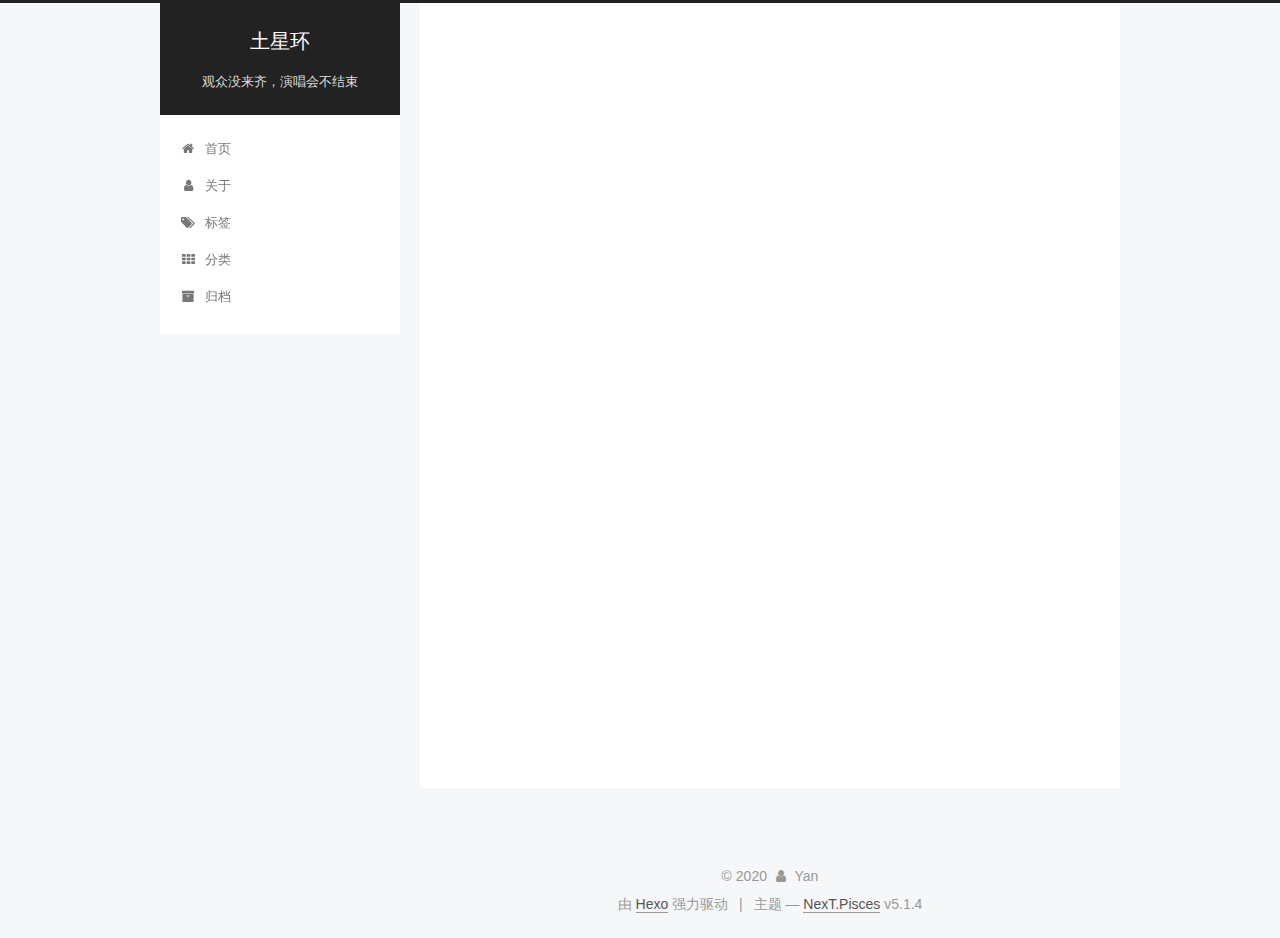
==== commit 0cc5fbaa: "Site updated: 2020-06-23 16:00:10" ====
--- a/index.html
+++ b/index.html
@@ -5,7 +5,7 @@
   
 
 
-<html class="theme-next muse use-motion" lang="zh-CN">
+<html class="theme-next pisces use-motion" lang="zh-Hans">
 <head>
   <meta charset="UTF-8"/>
 <meta http-equiv="X-UA-Compatible" content="IE=edge" />
@@ -83,7 +83,6 @@
 <meta property="og:title" content="土星环">
 <meta property="og:url" content="http://yoursite.com/index.html">
 <meta property="og:site_name" content="土星环">
-<meta property="og:locale" content="zh_CN">
 <meta property="article:author" content="Yan">
 <meta name="twitter:card" content="summary">
 
@@ -93,7 +92,7 @@
   var NexT = window.NexT || {};
   var CONFIG = {
     root: '/',
-    scheme: 'Muse',
+    scheme: 'Pisces',
     version: '5.1.4',
     sidebar: {"position":"left","display":"post","offset":12,"b2t":false,"scrollpercent":false,"onmobile":false},
     fancybox: true,
@@ -101,7 +100,7 @@
     motion: {"enable":true,"async":false,"transition":{"post_block":"fadeIn","post_header":"slideDownIn","post_body":"slideDownIn","coll_header":"slideLeftIn","sidebar":"slideUpIn"}},
     duoshuo: {
       userId: '0',
-      author: 'Author'
+      author: '博主'
     },
     algolia: {
       applicationID: '',
@@ -133,7 +132,7 @@
 
 <meta name="generator" content="Hexo 4.2.1"></head>
 
-<body itemscope itemtype="http://schema.org/WebPage" lang="zh-CN">
+<body itemscope itemtype="http://schema.org/WebPage" lang="zh-Hans">
 
   
   
@@ -182,17 +181,47 @@
             
               <i class="menu-item-icon fa fa-fw fa-home"></i> <br />
             
-            Home
+            首页
           </a>
         </li>
       
         
+        <li class="menu-item menu-item-about">
+          <a href="/about/%20" rel="section">
+            
+              <i class="menu-item-icon fa fa-fw fa-user"></i> <br />
+            
+            关于
+          </a>
+        </li>
+      
+        
+        <li class="menu-item menu-item-tags">
+          <a href="/tags/%20" rel="section">
+            
+              <i class="menu-item-icon fa fa-fw fa-tags"></i> <br />
+            
+            标签
+          </a>
+        </li>
+      
+        
+        <li class="menu-item menu-item-categories">
+          <a href="/categories/%20" rel="section">
+            
+              <i class="menu-item-icon fa fa-fw fa-th"></i> <br />
+            
+            分类
+          </a>
+        </li>
+      
+        
         <li class="menu-item menu-item-archives">
           <a href="/archives/%20" rel="section">
             
               <i class="menu-item-icon fa fa-fw fa-archive"></i> <br />
             
-            Archives
+            归档
           </a>
         </li>
       
@@ -229,7 +258,7 @@
   
   
   <div class="post-block">
-    <link itemprop="mainEntityOfPage" href="http://yoursite.com/2020/06/23/hello-world/">
+    <link itemprop="mainEntityOfPage" href="http://yoursite.com/2020/06/23/%E5%9C%9F%E6%98%9F%E7%8E%AF/">
 
     <span hidden itemprop="author" itemscope itemtype="http://schema.org/Person">
       <meta itemprop="name" content="Yan">
@@ -248,7 +277,7 @@
         
           <h1 class="post-title" itemprop="name headline">
                 
-                <a class="post-title-link" href="/2020/06/23/hello-world/" itemprop="url">Hello World</a></h1>
+                <a class="post-title-link" href="/2020/06/23/%E5%9C%9F%E6%98%9F%E7%8E%AF/" itemprop="url">土星环</a></h1>
         
 
         <div class="post-meta">
@@ -258,9 +287,9 @@
                 <i class="fa fa-calendar-o"></i>
               </span>
               
-                <span class="post-meta-item-text">Posted on</span>
+                <span class="post-meta-item-text">发表于</span>
               
-              <time title="Post created" itemprop="dateCreated datePublished" datetime="2020-06-23T11:01:48+08:00">
+              <time title="创建于" itemprop="dateCreated datePublished" datetime="2020-06-23T12:42:04+08:00">
                 2020-06-23
               </time>
             
@@ -300,21 +329,152 @@
       
         
           
-            <p>Welcome to <a href="https://hexo.io/" target="_blank" rel="noopener">Hexo</a>! This is your very first post. Check <a href="https://hexo.io/docs/" target="_blank" rel="noopener">documentation</a> for more info. If you get any problems when using Hexo, you can find the answer in <a href="https://hexo.io/docs/troubleshooting.html" target="_blank" rel="noopener">troubleshooting</a> or you can ask me on <a href="https://github.com/hexojs/hexo/issues" target="_blank" rel="noopener">GitHub</a>.</p>
-<h2 id="Quick-Start"><a href="#Quick-Start" class="headerlink" title="Quick Start"></a>Quick Start</h2><h3 id="Create-a-new-post"><a href="#Create-a-new-post" class="headerlink" title="Create a new post"></a>Create a new post</h3><figure class="highlight bash"><table><tr><td class="gutter"><pre><span class="line">1</span><br></pre></td><td class="code"><pre><span class="line">$ hexo new <span class="string">"My New Post"</span></span><br></pre></td></tr></table></figure>
-
-<p>More info: <a href="https://hexo.io/docs/writing.html" target="_blank" rel="noopener">Writing</a></p>
-<h3 id="Run-server"><a href="#Run-server" class="headerlink" title="Run server"></a>Run server</h3><figure class="highlight bash"><table><tr><td class="gutter"><pre><span class="line">1</span><br></pre></td><td class="code"><pre><span class="line">$ hexo server</span><br></pre></td></tr></table></figure>
-
-<p>More info: <a href="https://hexo.io/docs/server.html" target="_blank" rel="noopener">Server</a></p>
-<h3 id="Generate-static-files"><a href="#Generate-static-files" class="headerlink" title="Generate static files"></a>Generate static files</h3><figure class="highlight bash"><table><tr><td class="gutter"><pre><span class="line">1</span><br></pre></td><td class="code"><pre><span class="line">$ hexo generate</span><br></pre></td></tr></table></figure>
-
-<p>More info: <a href="https://hexo.io/docs/generating.html" target="_blank" rel="noopener">Generating</a></p>
-<h3 id="Deploy-to-remote-sites"><a href="#Deploy-to-remote-sites" class="headerlink" title="Deploy to remote sites"></a>Deploy to remote sites</h3><figure class="highlight bash"><table><tr><td class="gutter"><pre><span class="line">1</span><br></pre></td><td class="code"><pre><span class="line">$ hexo deploy</span><br></pre></td></tr></table></figure>
-
-<p>More info: <a href="https://hexo.io/docs/one-command-deployment.html" target="_blank" rel="noopener">Deployment</a></p>
-
-          
+          谢谢大家 那么守时 来到这里
+我在土星 的演唱会 现在开始
+虽然这里 没有氧气 也没有重力
+也不知道 你们来自 哪个星体
+但愿终极的相遇 彼此光环 没消失
+我要 睡在哪里 也可以
+为什么 飞来这里
+我不过是不服输 一直以为
+追星的孩子 总部在这里
+地球那边的蓝色 正在枯逝
+只有听话的孩子 留在家里
+
+          ...
+          <!--noindex-->
+          <div class="post-button text-center">
+            <a class="btn" href="/2020/06/23/%E5%9C%9F%E6%98%9F%E7%8E%AF/#more" rel="contents">
+              阅读全文 &raquo;
+            </a>
+          </div>
+          <!--/noindex-->
+        
+      
+    </div>
+    
+    
+    
+
+    
+
+    
+
+    
+
+    <footer class="post-footer">
+      
+
+      
+
+      
+
+      
+      
+        <div class="post-eof"></div>
+      
+    </footer>
+  </div>
+  
+  
+  
+  </article>
+
+
+    
+      
+
+  
+
+  
+  
+  
+
+  <article class="post post-type-normal" itemscope itemtype="http://schema.org/Article">
+  
+  
+  
+  <div class="post-block">
+    <link itemprop="mainEntityOfPage" href="http://yoursite.com/2020/06/23/hello-world/">
+
+    <span hidden itemprop="author" itemscope itemtype="http://schema.org/Person">
+      <meta itemprop="name" content="Yan">
+      <meta itemprop="description" content="">
+      <meta itemprop="image" content="/images/avatar.gif">
+    </span>
+
+    <span hidden itemprop="publisher" itemscope itemtype="http://schema.org/Organization">
+      <meta itemprop="name" content="土星环">
+    </span>
+
+    
+      <header class="post-header">
+
+        
+        
+          <h1 class="post-title" itemprop="name headline">
+                
+                <a class="post-title-link" href="/2020/06/23/hello-world/" itemprop="url">Hello World</a></h1>
+        
+
+        <div class="post-meta">
+          <span class="post-time">
+            
+              <span class="post-meta-item-icon">
+                <i class="fa fa-calendar-o"></i>
+              </span>
+              
+                <span class="post-meta-item-text">发表于</span>
+              
+              <time title="创建于" itemprop="dateCreated datePublished" datetime="2020-06-23T11:01:48+08:00">
+                2020-06-23
+              </time>
+            
+
+            
+
+            
+          </span>
+
+          
+
+          
+            
+          
+
+          
+          
+
+          
+
+          
+
+          
+
+        </div>
+      </header>
+    
+
+    
+    
+    
+    <div class="post-body" itemprop="articleBody">
+
+      
+      
+
+      
+        
+          
+          Welcome to Hexo! This is your very first post. Check documentation for more info. If you get any problems when using Hexo, you can find the answer in 
+          ...
+          <!--noindex-->
+          <div class="post-button text-center">
+            <a class="btn" href="/2020/06/23/hello-world/#more" rel="contents">
+              阅读全文 &raquo;
+            </a>
+          </div>
+          <!--/noindex-->
         
       
     </div>
@@ -394,8 +554,8 @@
               
                 <a href="/archives/%20%7C%7C%20archive">
               
-                  <span class="site-state-item-count">1</span>
-                  <span class="site-state-item-name">posts</span>
+                  <span class="site-state-item-count">2</span>
+                  <span class="site-state-item-name">日志</span>
                 </a>
               </div>
             
@@ -403,11 +563,36 @@
             
 
             
+              
+              
+              <div class="site-state-item site-state-tags">
+                
+                  <span class="site-state-item-count">1</span>
+                  <span class="site-state-item-name">标签</span>
+                
+              </div>
+            
 
           </nav>
 
           
 
+          
+            <div class="links-of-author motion-element">
+                
+                  <span class="links-of-author-item">
+                    <a href="https://github.com/Yan1874" target="_blank" title="GitHub">
+                      
+                        <i class="fa fa-fw fa-github"></i>GitHub</a>
+                  </span>
+                
+                  <span class="links-of-author-item">
+                    <a href="https://weibo.com/5727946986/profile?rightmod=1&wvr=6&mod=personinfo&is_all=1" target="_blank" title="Weibo">
+                      
+                        <i class="fa fa-fw fa-globe"></i>Weibo</a>
+                  </span>
+                
+            </div>
           
 
           
@@ -445,7 +630,7 @@
 </div>
 
 
-  <div class="powered-by">Powered by <a class="theme-link" target="_blank" href="https://hexo.io">Hexo</a></div>
+  <div class="powered-by">由 <a class="theme-link" target="_blank" href="https://hexo.io">Hexo</a> 强力驱动</div>
 
 
 
@@ -453,7 +638,7 @@
 
 
 
-  <div class="theme-info">Theme &mdash; <a class="theme-link" target="_blank" href="https://github.com/iissnan/hexo-theme-next">NexT.Muse</a> v5.1.4</div>
+  <div class="theme-info">主题 &mdash; <a class="theme-link" target="_blank" href="https://github.com/iissnan/hexo-theme-next">NexT.Pisces</a> v5.1.4</div>
 
 
 
@@ -553,6 +738,13 @@
   
   
 
+
+  <script type="text/javascript" src="/js/src/affix.js?v=5.1.4"></script>
+
+  <script type="text/javascript" src="/js/src/schemes/pisces.js?v=5.1.4"></script>
+
+
+
   
 
   
--- a/css/main.css
+++ b/css/main.css
@@ -189,7 +189,7 @@
   font-size: 14px;
   line-height: 2;
   color: #555;
-  background: #fff;
+  background: #f5f7f9;
 }
 @media (max-width: 767px) {
   body {
@@ -653,8 +653,8 @@
 @media (min-width: 992px) {
   .full-image.full-image.full-image.full-image {
     max-width: none;
-    width: 110%;
-    margin: 25px -5%;
+    width: 118%;
+    margin: 0 -9%;
   }
 }
 .blockquote-center,
@@ -940,11 +940,11 @@
   display: inline-block;
   padding: 0 20px;
   font-size: 14px;
-  color: #fff;
-  background: #222;
-  border: 2px solid #222;
+  color: #555;
+  background: #fff;
+  border: 2px solid #555;
   text-decoration: none;
-  border-radius: 0;
+  border-radius: 2px;
   transition-property: background-color;
   transition-duration: 0.2s;
   transition-timing-function: ease-in-out;
@@ -953,8 +953,8 @@
 }
 .btn:hover {
   border-color: #222;
-  color: #222;
-  background: #fff;
+  color: #fff;
+  background: #222;
 }
 .btn +.btn {
   margin: 0 0 8px 8px;
@@ -1066,7 +1066,7 @@
   width: 24px;
   background: #222;
   font-size: 12px;
-  opacity: 1;
+  opacity: 0.6;
   color: #fff;
   cursor: pointer;
   text-align: center;
@@ -1087,7 +1087,7 @@
   }
 }
 .back-to-top.back-to-top-on {
-  bottom: 19px;
+  bottom: 30px;
 }
 .header {
   background: transparent;
@@ -1136,7 +1136,7 @@
 .site-subtitle {
   margin-top: 10px;
   font-size: 13px;
-  color: #999;
+  color: #ddd;
 }
 .use-motion .brand {
   opacity: 0;
@@ -1209,7 +1209,8 @@
   transition-timing-function: ease-in-out;
   transition-delay: 0s;
 }
-.menu .menu-item a:hover {
+.menu .menu-item a:hover,
+.menu-item-active a {
   border-bottom-color: #222;
 }
 .menu .menu-item .fa {
@@ -1735,23 +1736,32 @@
   margin-top: 0;
 }
 .site-author-image {
-  display: block;
   margin: 0 auto;
   padding: 2px;
-  max-width: 96px;
+  max-width: 120px;
   height: auto;
-  border: 2px solid #333;
+  border: 1px solid #eee;
+  border-radius: 50%;
+  -webkit-border-radius: 50%;
+  -moz-border-radius: 50%;
+  transition: 1.4s all;
+}
+.site-author-image:hover {
+  -webkit-transform: rotate(360deg);
+  -moz-transform: rotate(360deg);
+  -ms-transform: rotate(360deg);
+  -transform: rotate(360deg);
 }
 .site-author-name {
-  margin: 5px 0 0;
+  margin: 0;
   text-align: center;
-  color: #f5f5f5;
-  font-weight: normal;
+  color: #222;
+  font-weight: 600;
 }
 .site-description {
-  margin-top: 5px;
+  margin-top: 0;
   text-align: center;
-  font-size: 14px;
+  font-size: 13px;
   color: #999;
 }
 .site-state {
@@ -1763,7 +1773,7 @@
 .site-state-item {
   display: inline-block;
   padding: 0 15px;
-  border-left: 1px solid #333;
+  border-left: 1px solid #eee;
 }
 .site-state-item:first-child {
   border-left: none;
@@ -1776,11 +1786,11 @@
   text-align: center;
   color: inherit;
   font-weight: 600;
-  font-size: 18px;
+  font-size: 16px;
 }
 .site-state-item-name {
   font-size: 13px;
-  color: inherit;
+  color: #999;
 }
 .feed-link {
   margin-top: 20px;
@@ -1822,7 +1832,7 @@
   width: 4px;
   height: 4px;
   border-radius: 50%;
-  background: #ab1aff;
+  background: #0d5bb8;
 }
 .links-of-blogroll {
   font-size: 13px;
@@ -1860,7 +1870,7 @@
   color: #555;
 }
 .sidebar-nav li:hover {
-  color: #f5f5f5;
+  color: #fc6423;
 }
 .page-post-detail .sidebar-nav-toc {
   padding: 0 5px;
@@ -1869,11 +1879,11 @@
   margin-left: 10px;
 }
 .sidebar-nav .sidebar-nav-active {
-  color: #87daff;
-  border-bottom-color: #87daff;
+  color: #fc6423;
+  border-bottom-color: #fc6423;
 }
 .sidebar-nav .sidebar-nav-active:hover {
-  color: #87daff;
+  color: #fc6423;
 }
 .sidebar-panel {
   display: none;
@@ -1906,12 +1916,12 @@
   transition-timing-function: ease-in-out;
   transition-delay: 0s;
   transition-property: all;
-  color: #999;
-  border-bottom-color: #555;
+  color: #666;
+  border-bottom-color: #ccc;
 }
 .post-toc ol a:hover {
-  color: #ccc;
-  border-bottom-color: #ccc;
+  color: #000;
+  border-bottom-color: #000;
 }
 .post-toc .nav-item {
   overflow: hidden;
@@ -1933,14 +1943,14 @@
   display: block;
 }
 .post-toc .nav .active > a {
-  color: #87daff;
-  border-bottom-color: #87daff;
+  color: #fc6423;
+  border-bottom-color: #fc6423;
 }
 .post-toc .nav .active-current > a {
-  color: #87daff;
+  color: #fc6423;
 }
 .post-toc .nav .active-current > a:hover {
-  color: #87daff;
+  color: #fc6423;
 }
 .footer {
   font-size: 14px;
@@ -2345,6 +2355,16 @@
   transform: translate(-50%, -50%);
   color: #ccc;
 }
+@media (min-width: 768px) and (max-width: 991px) {
+  .busuanzi-count {
+    width: auto;
+  }
+}
+@media (max-width: 767px) {
+  .busuanzi-count {
+    width: auto;
+  }
+}
 .site-uv,
 .site-pv,
 .page-pv {
@@ -2580,83 +2600,403 @@
   }
 }
 .page-post-detail .sidebar-toggle-line {
-  background: #87daff;
+  background: #fc6423;
 }
 .page-post-detail .comments {
   overflow: hidden;
 }
-@media (max-width: 767px) {
-  .header-inner,
-  .container .main-inner,
+.header {
+  position: relative;
+  margin: 0 auto;
+  width: 960px;
+}
+@media (min-width: 768px) and (max-width: 991px) {
+  .header {
+    width: auto;
+  }
+}
+@media (max-width: 767px) {
+  .header {
+    width: auto;
+  }
+}
+.header-inner {
+  position: absolute;
+  top: 0;
+  overflow: hidden;
+  padding: 0;
+  width: 240px;
+  background: #fff;
+  box-shadow: initial;
+  border-radius: initial;
+}
+@media (min-width: 1600px) {
+  .container .header-inner {
+    width: 240px;
+  }
+}
+@media (min-width: 768px) and (max-width: 991px) {
+  .header-inner {
+    position: relative;
+    width: auto;
+    border-radius: initial;
+  }
+}
+@media (max-width: 767px) {
+  .header-inner {
+    position: relative;
+    width: auto;
+    border-radius: initial;
+  }
+}
+.main:before,
+.main:after {
+  content: " ";
+  display: table;
+}
+.main:after {
+  clear: both;
+}
+@media (min-width: 768px) and (max-width: 991px) {
+  .main {
+    padding-bottom: 100px;
+  }
+}
+@media (max-width: 767px) {
+  .main {
+    padding-bottom: 100px;
+  }
+}
+.container .main-inner {
+  width: 960px;
+}
+@media (min-width: 768px) and (max-width: 991px) {
+  .container .main-inner {
+    width: auto;
+  }
+}
+@media (max-width: 767px) {
+  .container .main-inner {
+    width: auto;
+  }
+}
+.content-wrap {
+  float: right;
+  box-sizing: border-box;
+  padding: 40px;
+  width: 700px;
+  background: #fff;
+  min-height: 700px;
+  box-shadow: initial;
+  border-radius: initial;
+}
+@media (min-width: 768px) and (max-width: 991px) {
+  .content-wrap {
+    width: 100%;
+    padding: 20px;
+    border-radius: initial;
+  }
+}
+@media (max-width: 767px) {
+  .content-wrap {
+    width: 100%;
+    padding: 20px;
+    min-height: auto;
+    border-radius: initial;
+  }
+}
+.sidebar {
+  position: static;
+  float: left;
+  margin-top: 300px;
+  width: 240px;
+  background: #f5f7f9;
+  box-shadow: none;
+}
+@media (min-width: 768px) and (max-width: 991px) {
+  .sidebar {
+    display: none;
+  }
+}
+@media (max-width: 767px) {
+  .sidebar {
+    display: none;
+  }
+}
+.sidebar-toggle {
+  display: none;
+}
+.footer-inner {
+  width: 960px;
+  padding-left: 260px;
+}
+@media (min-width: 768px) and (max-width: 991px) {
   .footer-inner {
     width: auto;
-  }
-}
-embed {
-  display: block;
-  margin: 0px auto 25px auto;
-}
-.custom-logo .site-meta-headline {
-  text-align: center;
-}
-.custom-logo .brand {
+    padding-left: 0 !important;
+    padding-right: 0 !important;
+  }
+}
+@media (max-width: 767px) {
+  .footer-inner {
+    width: auto;
+    padding-left: 0 !important;
+    padding-right: 0 !important;
+  }
+}
+.sidebar-position-right .header-inner {
+  right: 0;
+}
+.sidebar-position-right .content-wrap {
+  float: left;
+}
+.sidebar-position-right .sidebar {
+  float: right;
+}
+.sidebar-position-right .footer-inner {
+  padding-left: 0;
+  padding-right: 260px;
+}
+.site-brand-wrapper {
+  position: relative;
+}
+.site-meta {
+  padding: 20px 0;
+  color: #fff;
+  background: #222;
+}
+@media (min-width: 768px) and (max-width: 991px) {
+  .site-meta {
+    box-shadow: 0 0 16px rgba(0,0,0,0.5);
+  }
+}
+@media (max-width: 767px) {
+  .site-meta {
+    box-shadow: 0 0 16px rgba(0,0,0,0.5);
+  }
+}
+.brand {
+  padding: 0;
   background: none;
 }
-.custom-logo .site-title {
-  margin: 10px auto 0;
-  font-size: 24px;
-  color: #222;
-}
-.custom-logo .site-title a {
-  border: none;
-}
-.custom-logo-image {
-  margin: 0 auto;
-  padding: 5px;
-  max-width: 150px;
-  background: #fff;
-}
-@media (max-width: 767px) {
-  .site-nav {
-    position: absolute;
-    left: 0;
-    top: 52px;
-    margin: 0;
-    width: 100%;
-    padding: 0;
-    background: #fff;
-    border-bottom: 1px solid #ddd;
-    z-index: 1030;
-  }
-}
-@media (max-width: 767px) {
-  .menu {
-    text-align: left;
-  }
-}
-@media (max-width: 767px) {
-  .menu .menu-item {
-    display: block;
-    margin: 0 10px;
-    vertical-align: top;
-  }
-}
-@media (max-width: 767px) {
-  .menu .menu-item br {
-    display: none;
-  }
-}
-@media (max-width: 767px) {
-  .menu .menu-item a {
-    padding: 5px 10px;
-  }
-}
-.menu .menu-item .fa {
-  margin-right: 0;
+.brand:hover {
+  color: #fff;
+}
+.site-subtitle {
+  margin: 10px 10px 0;
+  font-weight: initial;
 }
 .site-search form {
   display: none;
 }
+.site-nav {
+  border-top: none;
+}
+@media (min-width: 768px) and (max-width: 991px) {
+  .site-nav {
+    display: none !important;
+  }
+}
+@media (min-width: 768px) and (max-width: 991px) {
+  .site-nav-on {
+    display: block !important;
+  }
+}
+.menu .menu-item {
+  display: block;
+  margin: 0;
+}
+.menu .menu-item a {
+  position: relative;
+  box-sizing: border-box;
+  padding: 5px 20px;
+  text-align: left;
+  line-height: inherit;
+  transition-property: background-color;
+  transition-duration: 0.2s;
+  transition-timing-function: ease-in-out;
+  transition-delay: 0s;
+}
+.menu .menu-item a:hover,
+.menu-item-active a {
+  background: #f9f9f9;
+  border-bottom-color: #fff;
+}
+.menu .menu-item br {
+  display: none;
+}
+.menu-item-active a:after {
+  content: " ";
+  position: absolute;
+  top: 50%;
+  margin-top: -3px;
+  right: 15px;
+  width: 6px;
+  height: 6px;
+  border-radius: 50%;
+  background-color: #bbb;
+}
+.btn-bar {
+  background-color: #fff;
+}
+.site-nav-toggle {
+  left: 20px;
+  top: 50%;
+  -webkit-transform: translateY(-50%);
+  -webkit-transform: translateY(-50%);
+  -moz-transform: translateY(-50%);
+  -ms-transform: translateY(-50%);
+  -o-transform: translateY(-50%);
+  transform: translateY(-50%);
+}
+@media (min-width: 768px) and (max-width: 991px) {
+  .site-nav-toggle {
+    display: block;
+  }
+}
+.use-motion .sidebar .motion-element {
+  opacity: 1;
+}
+.sidebar {
+  margin-left: -100%;
+  right: auto;
+  bottom: auto;
+  -webkit-transform: none;
+}
+.sidebar-inner {
+  box-sizing: border-box;
+  width: 240px;
+  color: #555;
+  background: #fff;
+  box-shadow: initial;
+  border-radius: initial;
+  opacity: 0;
+}
+.sidebar-inner.affix {
+  position: fixed;
+  top: 12px;
+}
+.sidebar-inner.affix-bottom {
+  position: absolute;
+}
+.site-overview {
+  text-align: left;
+}
+.site-author:before,
+.site-author:after {
+  content: " ";
+  display: table;
+}
+.site-author:after {
+  clear: both;
+}
+.sidebar a {
+  color: #555;
+}
+.sidebar a:hover {
+  color: #222;
+}
+.site-state-item {
+  padding: 0 10px;
+}
+.links-of-author-item a:before {
+  display: none;
+}
+.links-of-author-item a {
+  border-bottom: none;
+  text-decoration: underline;
+}
+.feed-link {
+  border-top: 1px dotted #ccc;
+  border-bottom: 1px dotted #ccc;
+  text-align: center;
+}
+.feed-link a {
+  display: block;
+  color: #fc6423;
+  border: none;
+}
+.feed-link a:hover {
+  background: none;
+  color: #e34603;
+}
+.feed-link a:hover i {
+  color: #e34603;
+}
+.links-of-author {
+  display: flex;
+  flex-wrap: wrap;
+  justify-content: center;
+}
+.links-of-author-item {
+  margin: 5px 0 0;
+  width: 50%;
+}
+.links-of-author-item a {
+  max-width: 216px;
+  box-sizing: border-box;
+  display: inline-block;
+  margin-right: 0;
+  margin-bottom: 0;
+  padding: 0 5px;
+  overflow: hidden;
+  white-space: nowrap;
+  text-overflow: ellipsis;
+}
+.links-of-author-item a {
+  display: block;
+  text-decoration: none;
+}
+.links-of-author-item a:hover {
+  border-radius: 4px;
+  background: #eee;
+}
+.links-of-author-item .fa {
+  margin-right: 2px;
+  font-size: 16px;
+}
+.links-of-author-item .fa-globe {
+  font-size: 15px;
+}
+.links-of-blogroll {
+  text-align: center;
+  margin-top: 20px;
+  padding: 3px 0 0;
+  border-top: 1px dotted #ccc;
+}
+.links-of-blogroll-title {
+  margin-top: 0;
+}
+.links-of-blogroll-item {
+  padding: 0;
+}
+.links-of-blogroll-inline:before,
+.links-of-blogroll-inline:after {
+  content: " ";
+  display: table;
+}
+.links-of-blogroll-inline:after {
+  clear: both;
+}
 .links-of-blogroll-inline .links-of-blogroll-item {
-  display: inline-block;
-}
+  margin: 5px 0 0;
+  width: 50%;
+  display: inline-block;
+  width: unset;
+}
+.links-of-blogroll-inline .links-of-blogroll-item a {
+  max-width: 216px;
+  box-sizing: border-box;
+  display: inline-block;
+  margin-right: 0;
+  margin-bottom: 0;
+  padding: 0 5px;
+  overflow: hidden;
+  white-space: nowrap;
+  text-overflow: ellipsis;
+}
+@media (max-width: 767px) {
+  .post-body {
+    text-align: justify;
+  }
+}
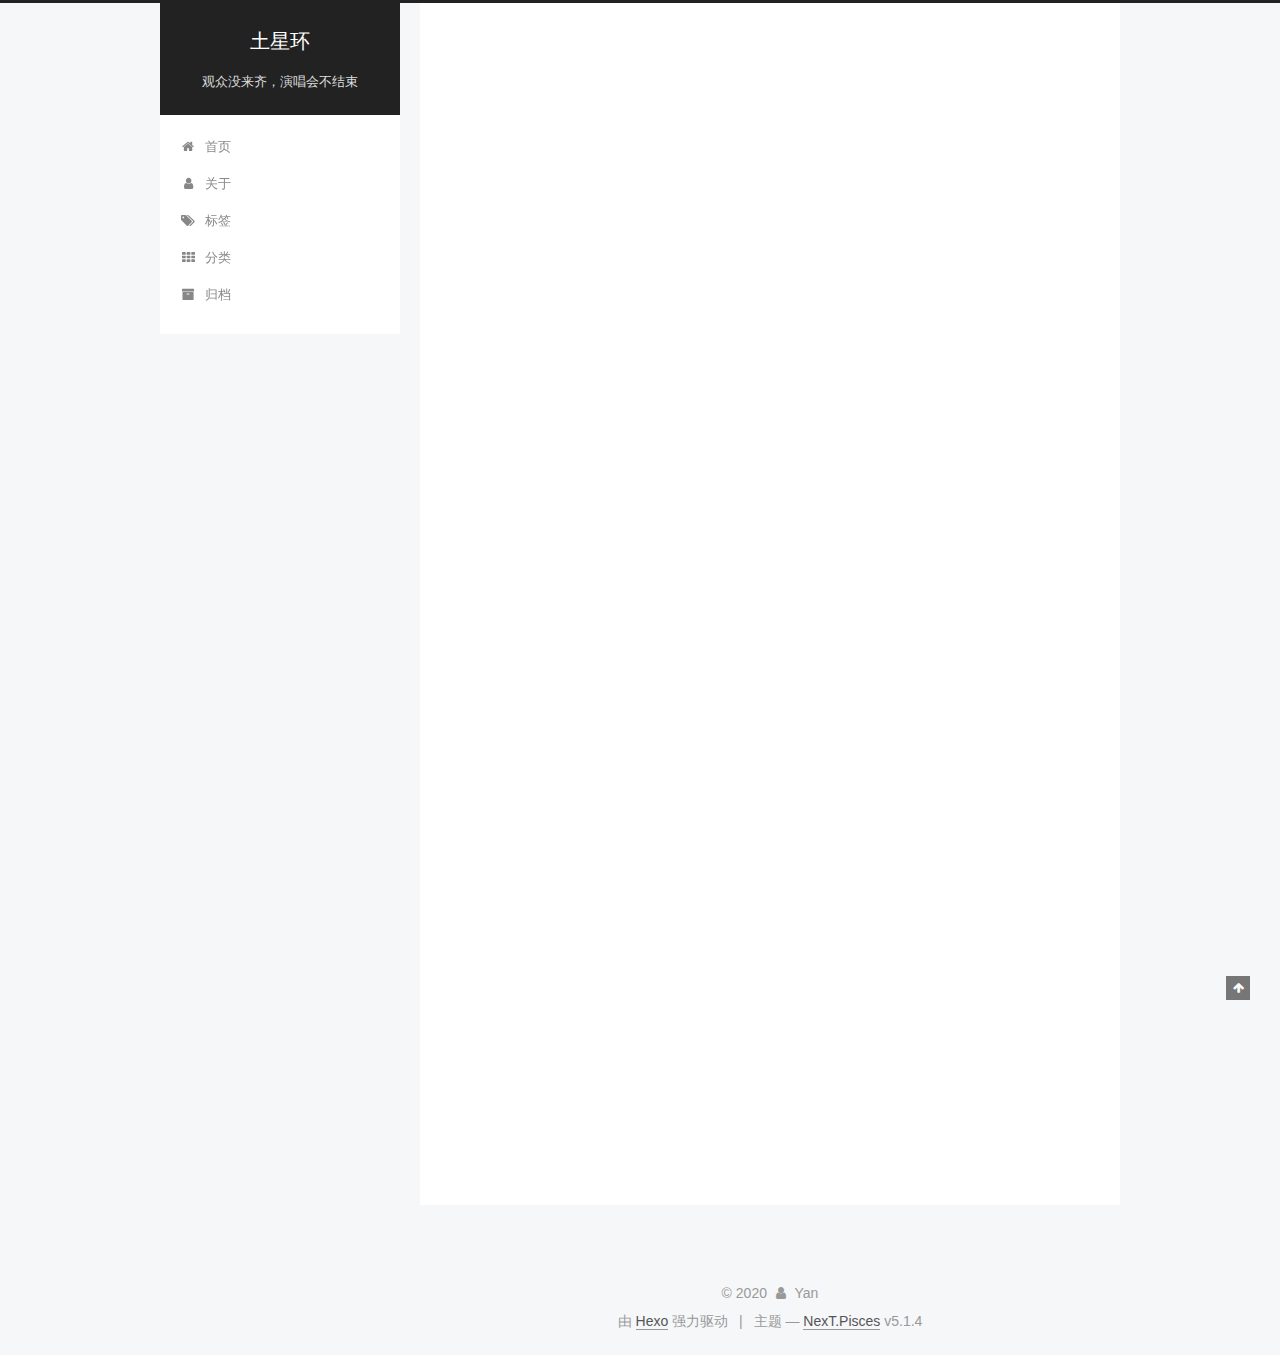
==== commit 803adf40: "Site updated: 2020-07-06 15:12:41" ====
--- a/index.html
+++ b/index.html
@@ -258,6 +258,152 @@
   
   
   <div class="post-block">
+    <link itemprop="mainEntityOfPage" href="http://yoursite.com/2020/07/02/NetKing%E9%97%A8%E7%A6%81%E8%B0%83%E8%AF%95/">
+
+    <span hidden itemprop="author" itemscope itemtype="http://schema.org/Person">
+      <meta itemprop="name" content="Yan">
+      <meta itemprop="description" content="">
+      <meta itemprop="image" content="/images/avatar.gif">
+    </span>
+
+    <span hidden itemprop="publisher" itemscope itemtype="http://schema.org/Organization">
+      <meta itemprop="name" content="土星环">
+    </span>
+
+    
+      <header class="post-header">
+
+        
+        
+          <h1 class="post-title" itemprop="name headline">
+                
+                <a class="post-title-link" href="/2020/07/02/NetKing%E9%97%A8%E7%A6%81%E8%B0%83%E8%AF%95/" itemprop="url">NetKing门禁调试</a></h1>
+        
+
+        <div class="post-meta">
+          <span class="post-time">
+            
+              <span class="post-meta-item-icon">
+                <i class="fa fa-calendar-o"></i>
+              </span>
+              
+                <span class="post-meta-item-text">发表于</span>
+              
+              <time title="创建于" itemprop="dateCreated datePublished" datetime="2020-07-02T08:41:33+08:00">
+                2020-07-02
+              </time>
+            
+
+            
+
+            
+          </span>
+
+          
+
+          
+            
+          
+
+          
+          
+
+          
+
+          
+
+          
+
+        </div>
+      </header>
+    
+
+    
+    
+    
+    <div class="post-body" itemprop="articleBody">
+
+      
+      
+
+      
+        
+          
+          一． 通讯配置1.固定本地IP电脑设置固定ip(不能有多个网卡有固定ip)
+
+
+2.搜索工具打开搜索工具（ACM68-LAN）,搜索连接的设备,并给设备设置ip
+
+
+
+
+
+
+3添加设备在通讯配置的无线基站添加设备
+
+
+
+
+4.设备上线设置通讯服务器后开启服务，并保证设备在线
+
+
+
+
+二． 门禁软件操
+          ...
+          <!--noindex-->
+          <div class="post-button text-center">
+            <a class="btn" href="/2020/07/02/NetKing%E9%97%A8%E7%A6%81%E8%B0%83%E8%AF%95/#more" rel="contents">
+              阅读全文 &raquo;
+            </a>
+          </div>
+          <!--/noindex-->
+        
+      
+    </div>
+    
+    
+    
+
+    
+
+    
+
+    
+
+    <footer class="post-footer">
+      
+
+      
+
+      
+
+      
+      
+        <div class="post-eof"></div>
+      
+    </footer>
+  </div>
+  
+  
+  
+  </article>
+
+
+    
+      
+
+  
+
+  
+  
+  
+
+  <article class="post post-type-normal" itemscope itemtype="http://schema.org/Article">
+  
+  
+  
+  <div class="post-block">
     <link itemprop="mainEntityOfPage" href="http://yoursite.com/2020/06/23/%E5%9C%9F%E6%98%9F%E7%8E%AF/">
 
     <span hidden itemprop="author" itemscope itemtype="http://schema.org/Person">
@@ -554,7 +700,7 @@
               
                 <a href="/archives/%20%7C%7C%20archive">
               
-                  <span class="site-state-item-count">2</span>
+                  <span class="site-state-item-count">3</span>
                   <span class="site-state-item-name">日志</span>
                 </a>
               </div>
@@ -567,7 +713,7 @@
               
               <div class="site-state-item site-state-tags">
                 
-                  <span class="site-state-item-count">1</span>
+                  <span class="site-state-item-count">2</span>
                   <span class="site-state-item-name">标签</span>
                 
               </div>
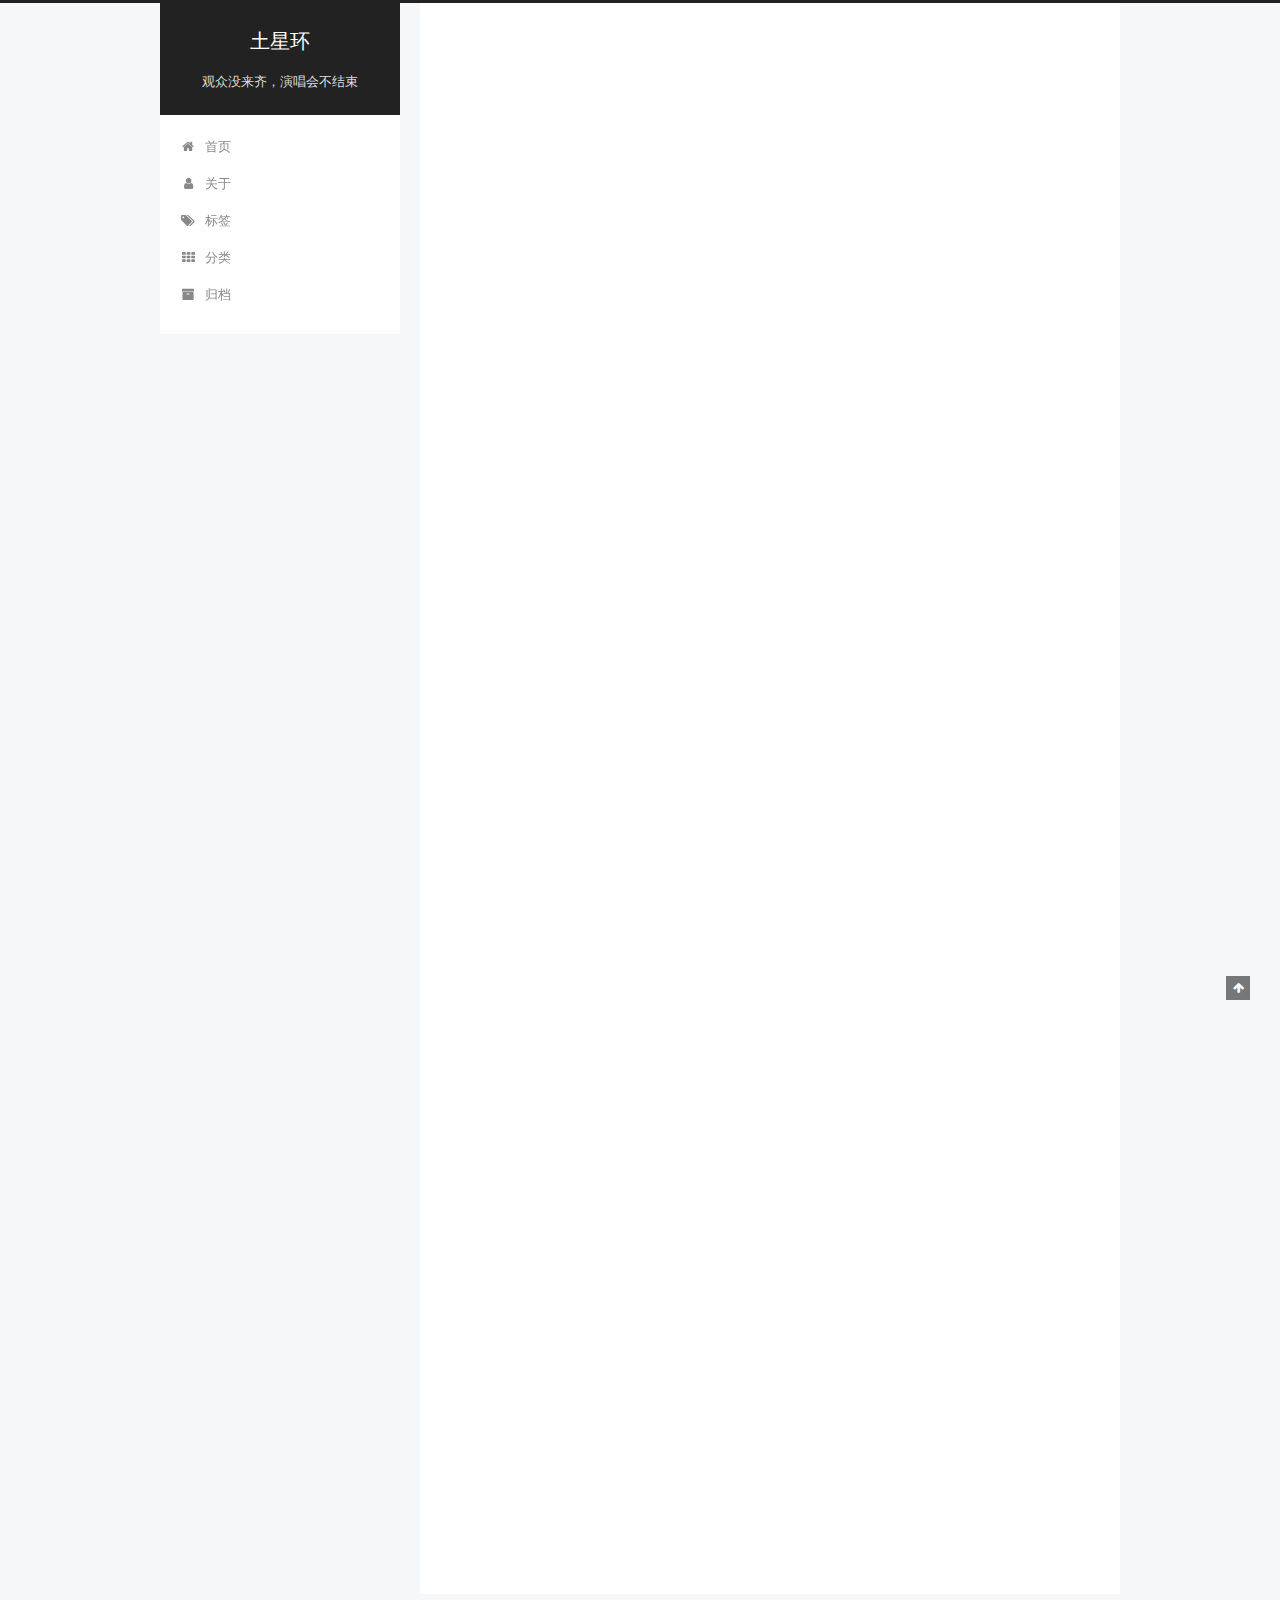
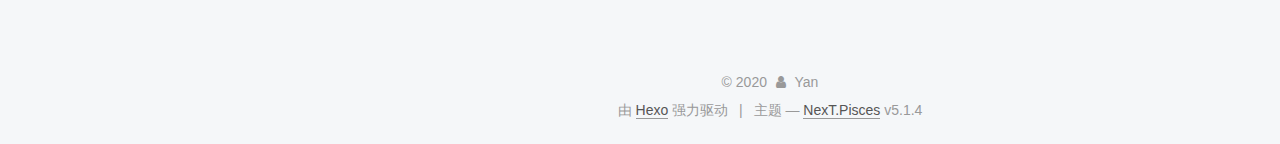
==== commit 4a501fdf: "Site updated: 2020-07-06 17:25:06" ====
--- a/index.html
+++ b/index.html
@@ -177,7 +177,7 @@
       
         
         <li class="menu-item menu-item-home">
-          <a href="/%20" rel="section">
+          <a href="/" rel="section">
             
               <i class="menu-item-icon fa fa-fw fa-home"></i> <br />
             
@@ -187,7 +187,7 @@
       
         
         <li class="menu-item menu-item-about">
-          <a href="/about/%20" rel="section">
+          <a href="/about/" rel="section">
             
               <i class="menu-item-icon fa fa-fw fa-user"></i> <br />
             
@@ -197,7 +197,7 @@
       
         
         <li class="menu-item menu-item-tags">
-          <a href="/tags/%20" rel="section">
+          <a href="/tags/" rel="section">
             
               <i class="menu-item-icon fa fa-fw fa-tags"></i> <br />
             
@@ -207,7 +207,7 @@
       
         
         <li class="menu-item menu-item-categories">
-          <a href="/categories/%20" rel="section">
+          <a href="/categories/" rel="section">
             
               <i class="menu-item-icon fa fa-fw fa-th"></i> <br />
             
@@ -217,7 +217,7 @@
       
         
         <li class="menu-item menu-item-archives">
-          <a href="/archives/%20" rel="section">
+          <a href="/archives/" rel="section">
             
               <i class="menu-item-icon fa fa-fw fa-archive"></i> <br />
             
@@ -244,6 +244,153 @@
           <div id="content" class="content">
             
   <section id="posts" class="posts-expand">
+    
+      
+
+  
+
+  
+  
+  
+
+  <article class="post post-type-normal" itemscope itemtype="http://schema.org/Article">
+  
+  
+  
+  <div class="post-block">
+    <link itemprop="mainEntityOfPage" href="http://yoursite.com/2020/07/06/%E6%B6%88%E9%98%B2%E8%81%94%E5%8A%A8%E8%AE%BE%E7%BD%AE%E8%AF%B4%E6%98%8E/">
+
+    <span hidden itemprop="author" itemscope itemtype="http://schema.org/Person">
+      <meta itemprop="name" content="Yan">
+      <meta itemprop="description" content="">
+      <meta itemprop="image" content="/images/avatar.gif">
+    </span>
+
+    <span hidden itemprop="publisher" itemscope itemtype="http://schema.org/Organization">
+      <meta itemprop="name" content="土星环">
+    </span>
+
+    
+      <header class="post-header">
+
+        
+        
+          <h1 class="post-title" itemprop="name headline">
+                
+                <a class="post-title-link" href="/2020/07/06/%E6%B6%88%E9%98%B2%E8%81%94%E5%8A%A8%E8%AE%BE%E7%BD%AE%E8%AF%B4%E6%98%8E/" itemprop="url">消防联动设置说明</a></h1>
+        
+
+        <div class="post-meta">
+          <span class="post-time">
+            
+              <span class="post-meta-item-icon">
+                <i class="fa fa-calendar-o"></i>
+              </span>
+              
+                <span class="post-meta-item-text">发表于</span>
+              
+              <time title="创建于" itemprop="dateCreated datePublished" datetime="2020-07-06T15:15:33+08:00">
+                2020-07-06
+              </time>
+            
+
+            
+
+            
+          </span>
+
+          
+
+          
+            
+          
+
+          
+          
+
+          
+
+          
+
+          
+
+        </div>
+      </header>
+    
+
+    
+    
+    
+    <div class="post-body" itemprop="articleBody">
+
+      
+      
+
+      
+        
+          
+          一． 联动组配置1.进入联动组配置
+
+2.添加消防联动添加消防联动打开与关闭
+
+
+消防联动打开
+
+
+
+消防联动关闭
+3.增加联动点为消防联动增加联动点
+
+
+​           消防联动打开
+
+
+
+消防联动关闭
+二． 点参数设置1.辅助输入点打开点参数并在辅助输入点配置（短路为信号）
+
+
+消防联动
+          ...
+          <!--noindex-->
+          <div class="post-button text-center">
+            <a class="btn" href="/2020/07/06/%E6%B6%88%E9%98%B2%E8%81%94%E5%8A%A8%E8%AE%BE%E7%BD%AE%E8%AF%B4%E6%98%8E/#more" rel="contents">
+              阅读全文 &raquo;
+            </a>
+          </div>
+          <!--/noindex-->
+        
+      
+    </div>
+    
+    
+    
+
+    
+
+    
+
+    
+
+    <footer class="post-footer">
+      
+
+      
+
+      
+
+      
+      
+        <div class="post-eof"></div>
+      
+    </footer>
+  </div>
+  
+  
+  
+  </article>
+
+
     
       
 
@@ -399,7 +546,7 @@
   
   
 
-  <article class="post post-type-normal" itemscope itemtype="http://schema.org/Article">
+  <article class="post post-type-tags" itemscope itemtype="http://schema.org/Article">
   
   
   
@@ -475,18 +622,13 @@
       
         
           
-          谢谢大家 那么守时 来到这里
-我在土星 的演唱会 现在开始
-虽然这里 没有氧气 也没有重力
-也不知道 你们来自 哪个星体
-但愿终极的相遇 彼此光环 没消失
-我要 睡在哪里 也可以
-为什么 飞来这里
-我不过是不服输 一直以为
-追星的孩子 总部在这里
-地球那边的蓝色 正在枯逝
-只有听话的孩子 留在家里
-
+          谢谢大家     那么守时     来到这里
+我在土星     的演唱会     现在开始
+虽然这里     没有氧气     也没有重力
+也不知道     你们来自     哪个星体
+但愿终极的相遇     彼此光环     没消失
+我要     睡在哪里     也可以
+为什么     飞来这里
           ...
           <!--noindex-->
           <div class="post-button text-center">
@@ -698,9 +840,9 @@
             
               <div class="site-state-item site-state-posts">
               
-                <a href="/archives/%20%7C%7C%20archive">
+                <a href="/archives/%7C%7Carchive">
               
-                  <span class="site-state-item-count">3</span>
+                  <span class="site-state-item-count">4</span>
                   <span class="site-state-item-name">日志</span>
                 </a>
               </div>
@@ -712,10 +854,10 @@
               
               
               <div class="site-state-item site-state-tags">
-                
+                <a href="/tags/index.html">
                   <span class="site-state-item-count">2</span>
                   <span class="site-state-item-name">标签</span>
-                
+                </a>
               </div>
             
 
--- a/css/main.css
+++ b/css/main.css
@@ -1832,7 +1832,7 @@
   width: 4px;
   height: 4px;
   border-radius: 50%;
-  background: #0d5bb8;
+  background: #ffffa1;
 }
 .links-of-blogroll {
   font-size: 13px;
